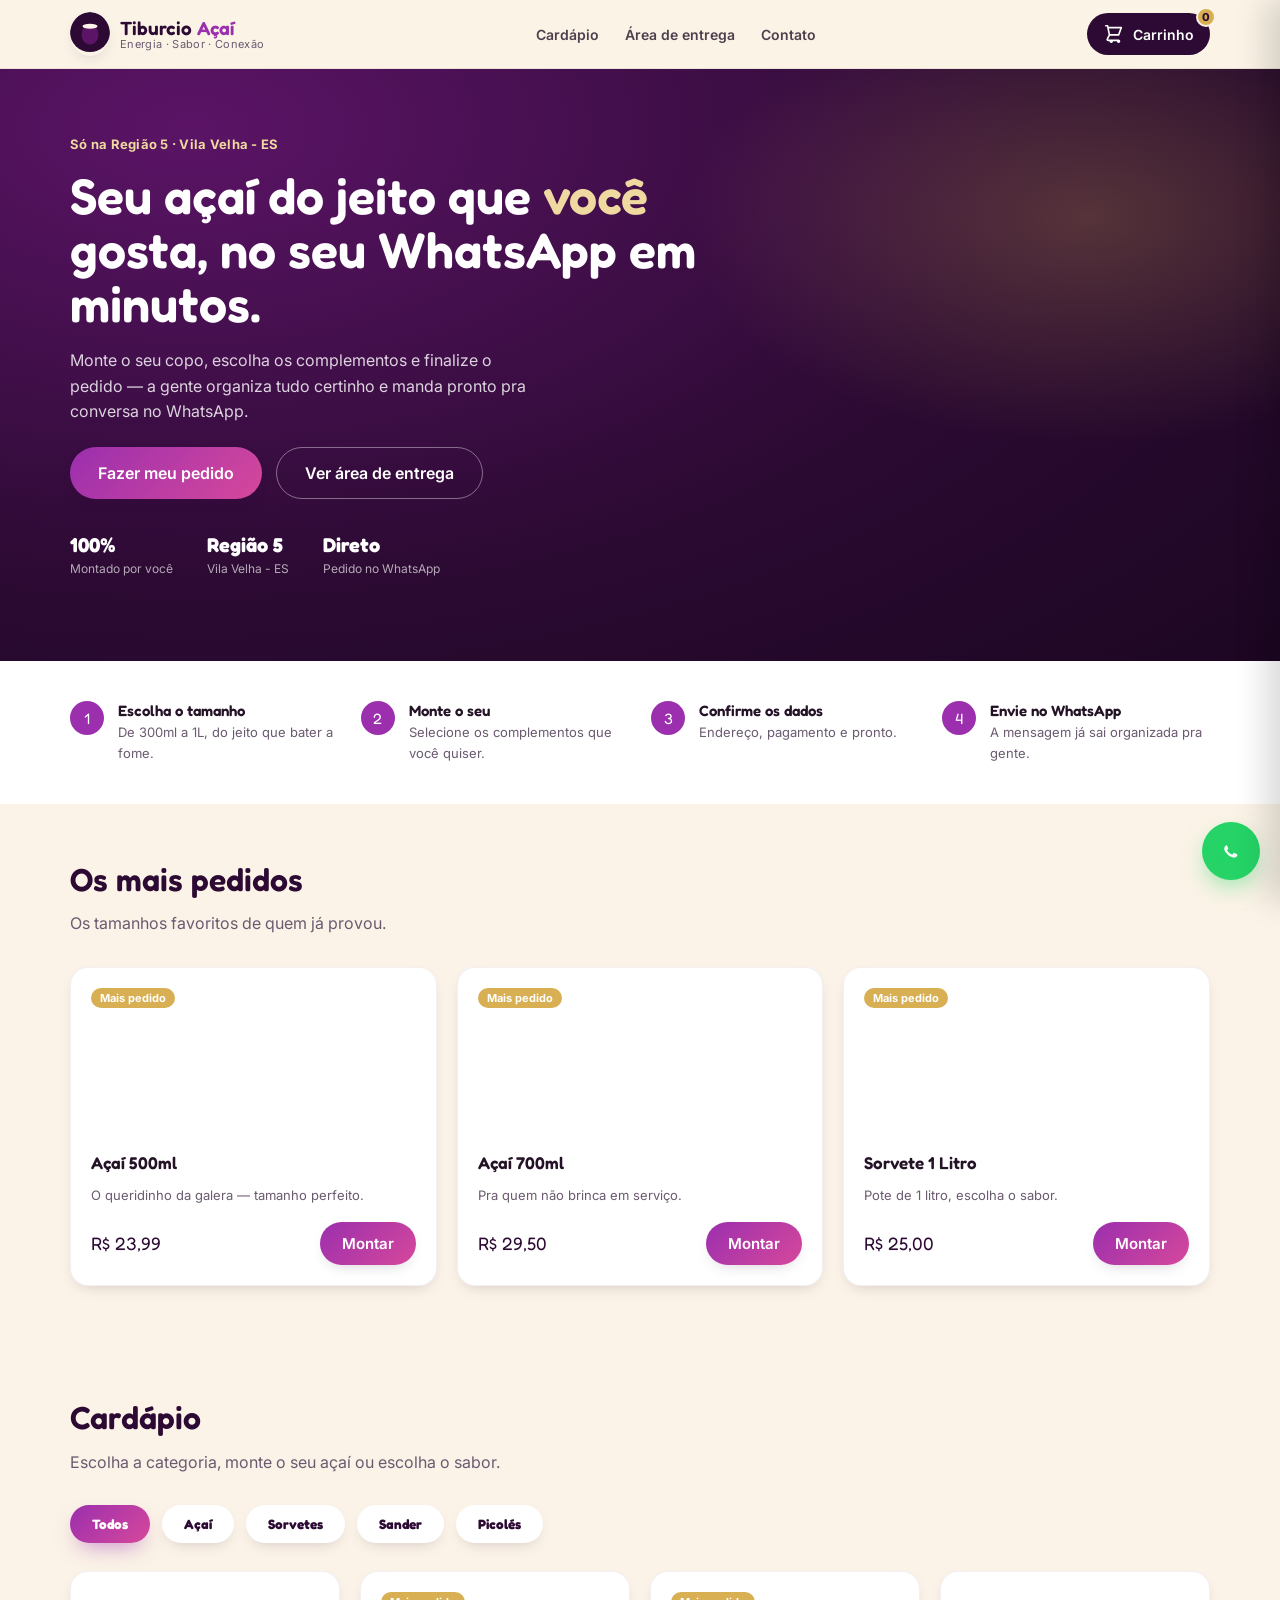
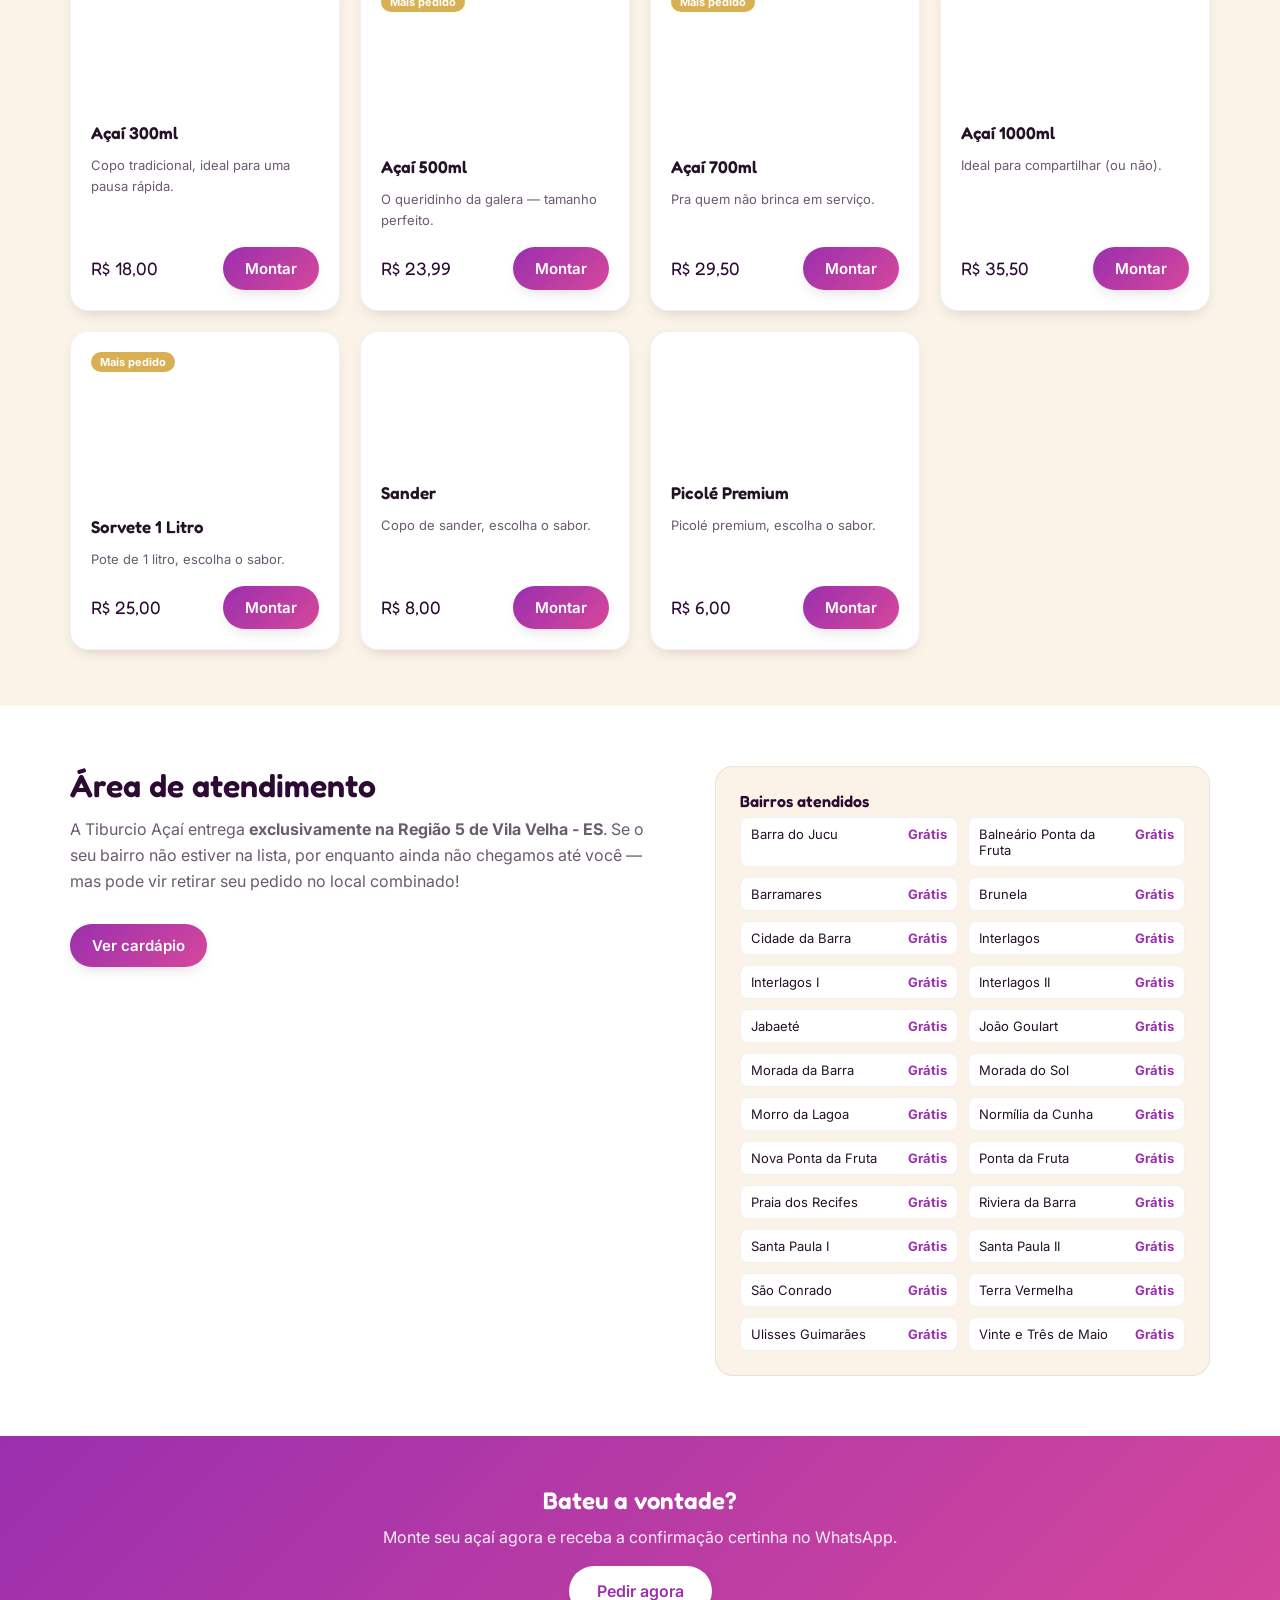
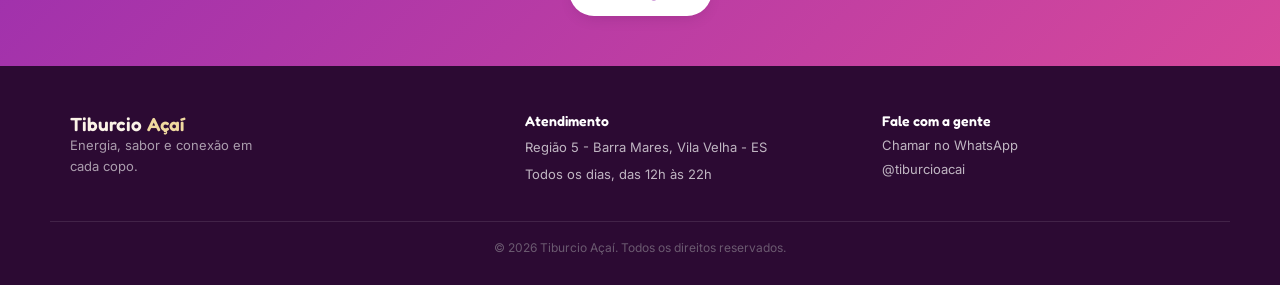
==== index.html @ baa24499 "Update hero section with background image Replaced acai bowl div with hero image div." ====
<!DOCTYPE html>
<html lang="pt-BR">
<head>
<meta charset="UTF-8" />
<meta name="viewport" content="width=device-width, initial-scale=1.0, viewport-fit=cover" />
<title>Tiburcio Açaí | Peça pelo WhatsApp — Região 5, Vila Velha</title>
<meta name="description" content="Tiburcio Açaí — monte seu açaí, escolha os complementos e finalize seu pedido direto pelo WhatsApp. Entregamos na Região 5 de Vila Velha - ES." />
<link rel="preconnect" href="https://fonts.googleapis.com">
<link rel="preconnect" href="https://fonts.gstatic.com" crossorigin>
<link href="https://fonts.googleapis.com/css2?family=Fredoka:wght@500;600;700&family=Inter:wght@400;500;600;700;800&display=swap" rel="stylesheet">
<link rel="stylesheet" href="css/style.css" />
</head>
<body>

<!-- ===================== HEADER ===================== -->
<header class="site-header" id="topo">
  <div class="wrap header-row">
    <div class="brand">
      <div class="brand-mark" aria-hidden="true">
        <svg viewBox="0 0 48 48" width="40" height="40">
          <circle cx="24" cy="24" r="24" fill="var(--roxo-escuro)"/>
          <path d="M14 27c0-7 4.5-11 10-11s10 4 10 11-4.5 12-10 12-10-5-10-12z" fill="var(--roxo)"/>
          <ellipse cx="24" cy="17" rx="9" ry="3" fill="var(--creme)"/>
        </svg>
      </div>
      <div class="brand-text">
        <span class="brand-name">Tiburcio <em>Açaí</em></span>
        <span class="brand-slogan">Energia · Sabor · Conexão</span>
      </div>
    </div>

    <nav class="main-nav" aria-label="Navegação principal">
      <a href="#cardapio">Cardápio</a>
      <a href="#area-atendimento">Área de entrega</a>
      <a href="#contato">Contato</a>
    </nav>

    <button class="cart-button" id="btnAbrirCarrinho" aria-haspopup="dialog" aria-controls="carrinhoDrawer">
      <svg width="22" height="22" viewBox="0 0 24 24" fill="none"><path d="M3 3h2l.4 2M7 13h10l3-8H5.4M7 13L5.4 5M7 13l-2.3 4.6A1 1 0 0 0 5.6 19H17M9 21a1 1 0 1 0 0-2 1 1 0 0 0 0 2Zm8 0a1 1 0 1 0 0-2 1 1 0 0 0 0 2Z" stroke="currentColor" stroke-width="1.8" stroke-linecap="round" stroke-linejoin="round"/></svg>
      <span>Carrinho</span>
      <span class="cart-badge" id="cartBadge">0</span>
    </button>
  </div>
</header>

<!-- ===================== HERO ===================== -->
<section class="hero">
  <div class="hero-glow" aria-hidden="true"></div>
  <div class="wrap hero-inner">
    <div class="hero-copy">
      <p class="hero-eyebrow">Só na Região 5 · Vila Velha - ES</p>
      <h1>Seu açaí do jeito que <em>você</em> gosta, no seu WhatsApp em minutos.</h1>
      <p class="hero-desc">Monte o seu copo, escolha os complementos e finalize o pedido — a gente organiza tudo certinho e manda pronto pra conversa no WhatsApp.</p>
      <div class="hero-actions">
        <a href="#cardapio" class="btn btn-primary btn-lg">Fazer meu pedido</a>
        <a href="#area-atendimento" class="btn btn-ghost btn-lg">Ver área de entrega</a>
      </div>
      <div class="hero-stats">
        <div><strong>100%</strong><span>Montado por você</span></div>
        <div><strong>Região 5</strong><span>Vila Velha - ES</span></div>
        <div><strong>Direto</strong><span>Pedido no WhatsApp</span></div>
      </div>
    </div>
    <div class="hero-visual" aria-hidden="true">
      <div class="hero-foto" style="background-image:url('assets/hero-acai.jpg')"></div>
    </div>
  </div>
</section>

<!-- ===================== COMO FUNCIONA ===================== -->
<section class="como-funciona">
  <div class="wrap steps-row">
    <div class="step"><span class="step-n">1</span><div><h3>Escolha o tamanho</h3><p>De 300ml a 1L, do jeito que bater a fome.</p></div></div>
    <div class="step"><span class="step-n">2</span><div><h3>Monte o seu</h3><p>Selecione os complementos que você quiser.</p></div></div>
    <div class="step"><span class="step-n">3</span><div><h3>Confirme os dados</h3><p>Endereço, pagamento e pronto.</p></div></div>
    <div class="step"><span class="step-n">4</span><div><h3>Envie no WhatsApp</h3><p>A mensagem já sai organizada pra gente.</p></div></div>
  </div>
</section>

<!-- ===================== PRODUTOS EM DESTAQUE ===================== -->
<section class="destaques">
  <div class="wrap">
    <h2>Os mais pedidos</h2>
    <p class="section-sub">Os tamanhos favoritos de quem já provou.</p>
    <div class="destaque-grid" id="destaqueGrid"></div>
  </div>
</section>

<!-- ===================== CARDÁPIO ===================== -->
<section class="cardapio" id="cardapio">
  <div class="wrap">
    <h2>Cardápio</h2>
    <p class="section-sub">Escolha a categoria, monte o seu açaí ou escolha o sabor.</p>
    <nav class="cardapio-abas" id="cardapioAbas"></nav>
    <div class="cardapio-grid" id="cardapioGrid"></div>
  </div>
</section>

<!-- ===================== ÁREA DE ATENDIMENTO ===================== -->
<section class="area-atendimento" id="area-atendimento">
  <div class="wrap area-inner">
    <div>
      <h2>Área de atendimento</h2>
      <p class="section-sub">
        A Tiburcio Açaí entrega <strong>exclusivamente na Região 5 de Vila Velha - ES</strong>.
        Se o seu bairro não estiver na lista, por enquanto ainda não chegamos até você — mas
        pode vir retirar seu pedido no local combinado!
      </p>
      <a href="#cardapio" class="btn btn-primary">Ver cardápio</a>
    </div>
    <div class="bairros-card">
      <h3>Bairros atendidos</h3>
      <ul id="listaBairros" class="bairros-list"></ul>
    </div>
  </div>
</section>

<!-- ===================== CTA FINAL ===================== -->
<section class="cta-final">
  <div class="wrap cta-final-inner">
    <h2>Bateu a vontade?</h2>
    <p>Monte seu açaí agora e receba a confirmação certinha no WhatsApp.</p>
    <a href="#cardapio" class="btn btn-primary btn-lg">Pedir agora</a>
  </div>
</section>

<!-- ===================== FOOTER ===================== -->
<footer class="site-footer" id="contato">
  <div class="wrap footer-inner">
    <div class="footer-brand">
      <span class="brand-name light">Tiburcio <em>Açaí</em></span>
      <p>Energia, sabor e conexão em cada copo.</p>
    </div>
    <div class="footer-col">
      <h4>Atendimento</h4>
      <p id="footerRegiao">Região 5 — Vila Velha, ES</p>
      <p id="footerHorario">Todos os dias, das 12h às 22h</p>
    </div>
    <div class="footer-col">
      <h4>Fale com a gente</h4>
      <a id="footerWhatsLink" href="#" target="_blank" rel="noopener">Chamar no WhatsApp</a>
      <p id="footerInsta">@tiburcioacai</p>
    </div>
  </div>
  <div class="wrap footer-bottom">
    <p>© <span id="anoAtual"></span> Tiburcio Açaí. Todos os direitos reservados.</p>
  </div>
</footer>

<!-- ===================== BOTÃO FLUTUANTE WHATSAPP ===================== -->
<a id="whatsFloat" class="whats-float" href="#" target="_blank" rel="noopener" aria-label="Chamar no WhatsApp">
  <svg width="28" height="28" viewBox="0 0 32 32" fill="none"><path d="M16 3C9 3 3.2 8.7 3.2 15.7c0 2.5.7 4.8 1.9 6.8L3 29l6.7-2c1.9 1.1 4.1 1.7 6.3 1.7 7 0 12.8-5.7 12.8-12.7C28.8 8.7 23 3 16 3Z" fill="#25D366"/><path d="M12.2 10.4c-.3-.7-.6-.7-.9-.7h-.7c-.3 0-.7.1-1 .5-.3.4-1.3 1.3-1.3 3.1 0 1.8 1.3 3.6 1.5 3.8.2.3 2.6 4 6.3 5.4 3.1 1.2 3.7 1 4.4.9.7-.1 2.2-.9 2.5-1.7.3-.9.3-1.6.2-1.8-.1-.2-.4-.3-.8-.5-.4-.2-2.2-1.1-2.6-1.2-.3-.1-.6-.2-.9.2-.3.4-1 1.2-1.2 1.5-.2.3-.4.3-.8.1-.4-.2-1.6-.6-3.1-1.9-1.1-1-1.9-2.3-2.1-2.7-.2-.4 0-.6.2-.8.2-.2.4-.4.5-.7.2-.2.2-.4.3-.6.1-.2 0-.5 0-.7-.1-.2-.9-2.3-1.3-3.2Z" fill="#fff"/></svg>
</a>

<!-- ===================== MODAL: MONTAR PRODUTO ===================== -->
<div class="modal-overlay" id="produtoModalOverlay">
  <div class="modal produto-modal" role="dialog" aria-modal="true" aria-labelledby="produtoModalTitulo">
    <button class="modal-close" id="fecharProdutoModal" aria-label="Fechar">&times;</button>
    <h3 id="produtoModalTitulo"></h3>
    <p id="produtoModalDesc" class="modal-sub"></p>
    <p class="complemento-info" id="complementoInfoBox"></p>
    <div id="modalCorpoDinamico"></div>

    <div class="qtd-row">
      <label for="qtdProduto">Quantidade</label>
      <div class="qtd-control">
        <button type="button" id="qtdMenos" aria-label="Diminuir">−</button>
        <span id="qtdValor">1</span>
        <button type="button" id="qtdMais" aria-label="Aumentar">+</button>
      </div>
    </div>

    <div class="modal-footer">
      <span class="modal-total">Total: <strong id="produtoModalTotal">R$ 0,00</strong></span>
      <button class="btn btn-primary" id="addAoCarrinho">Adicionar ao carrinho</button>
    </div>
  </div>
</div>

<!-- ===================== CARRINHO (DRAWER) ===================== -->
<div class="drawer-overlay" id="drawerOverlay"></div>
<aside class="carrinho-drawer" id="carrinhoDrawer" role="dialog" aria-modal="true" aria-labelledby="carrinhoTitulo">
  <div class="drawer-head">
    <h3 id="carrinhoTitulo">Seu carrinho</h3>
    <button class="modal-close" id="fecharCarrinho" aria-label="Fechar carrinho">&times;</button>
  </div>

  <div class="drawer-body" id="carrinhoItens">
    <p class="carrinho-vazio" id="carrinhoVazioMsg">Seu carrinho está vazio. Que tal um açaí agora?</p>
  </div>

  <div class="drawer-footer">
    <div class="linha-valor"><span>Subtotal</span><strong id="carrinhoSubtotal">R$ 0,00</strong></div>
    <div class="linha-valor"><span>Taxa de entrega</span><strong id="carrinhoTaxa">—</strong></div>
    <div class="linha-valor total"><span>Total</span><strong id="carrinhoTotal">R$ 0,00</strong></div>
    <button class="btn btn-primary btn-block" id="btnIrCheckout" disabled>Continuar para os dados</button>
  </div>
</aside>

<!-- ===================== MODAL: CHECKOUT ===================== -->
<div class="modal-overlay" id="checkoutModalOverlay">
  <div class="modal checkout-modal" role="dialog" aria-modal="true" aria-labelledby="checkoutTitulo">
    <button class="modal-close" id="fecharCheckout" aria-label="Fechar">&times;</button>
    <h3 id="checkoutTitulo">Finalizar pedido</h3>

    <form id="checkoutForm" novalidate>

      <div class="campo-toggle">
        <button type="button" class="toggle-btn active" data-tipo="entrega" id="btnEntrega">Entrega</button>
        <button type="button" class="toggle-btn" data-tipo="retirada" id="btnRetirada">Retirada</button>
      </div>

      <div class="form-grid">
        <label class="campo">
          <span>Nome</span>
          <input type="text" id="campoNome" required autocomplete="name" />
        </label>
        <label class="campo">
          <span>Telefone</span>
          <input type="tel" id="campoTelefone" required autocomplete="tel" placeholder="(27) 9XXXX-XXXX" />
        </label>
      </div>

      <div id="blocoEndereco">
        <div class="form-grid">
          <label class="campo campo-bairro">
            <span>Bairro</span>
            <select id="campoBairro" required>
              <option value="">Selecione seu bairro</option>
            </select>
          </label>
        </div>
        <p class="info-entrega">Região 5: entrega grátis. Regiões próximas (Itaparica/Jockey): R$ 4,00. Demais regiões: R$ 8,00.</p>
        <div class="form-grid" id="blocoOutroBairro" hidden>
          <label class="campo campo-grow">
            <span>Nome do seu bairro</span>
            <input type="text" id="campoOutroBairroTexto" placeholder="Digite o nome do seu bairro" />
          </label>
        </div>
        <div class="form-grid">
          <label class="campo campo-grow">
            <span>Endereço</span>
            <input type="text" id="campoEndereco" placeholder="Rua / Avenida" />
          </label>
          <label class="campo campo-small">
            <span>Número</span>
            <input type="text" id="campoNumero" inputmode="numeric" />
          </label>
        </div>
        <div class="form-grid">
          <label class="campo">
            <span>Complemento</span>
            <input type="text" id="campoComplementoEndereco" placeholder="Apto, bloco, casa..." />
          </label>
          <label class="campo">
            <span>Ponto de referência</span>
            <input type="text" id="campoReferencia" placeholder="Perto de..." />
          </label>
        </div>
      </div>

      <div class="campo">
        <span>Forma de pagamento</span>
        <div class="pagamento-opcoes" id="pagamentoOpcoes"></div>
      </div>

      <label class="campo" id="blocoTroco" hidden>
        <span>Precisa de troco para quanto?</span>
        <input type="text" id="campoTroco" inputmode="decimal" placeholder="Ex: R$ 50,00" />
      </label>

      <div class="resumo-pedido">
        <h4>Resumo do pedido</h4>
        <div id="resumoItens"></div>
        <div class="linha-valor"><span>Subtotal</span><strong id="resumoSubtotal">R$ 0,00</strong></div>
        <div class="linha-valor"><span>Taxa de entrega</span><strong id="resumoTaxa">R$ 0,00</strong></div>
        <div class="linha-valor total"><span>Total</span><strong id="resumoTotal">R$ 0,00</strong></div>
      </div>

      <button type="submit" class="btn btn-whats btn-block" id="btnFinalizarWhats">
        <svg width="20" height="20" viewBox="0 0 32 32" fill="none"><path d="M16 3C9 3 3.2 8.7 3.2 15.7c0 2.5.7 4.8 1.9 6.8L3 29l6.7-2c1.9 1.1 4.1 1.7 6.3 1.7 7 0 12.8-5.7 12.8-12.7C28.8 8.7 23 3 16 3Z" fill="#fff"/><path d="M12.2 10.4c-.3-.7-.6-.7-.9-.7h-.7c-.3 0-.7.1-1 .5-.3.4-1.3 1.3-1.3 3.1 0 1.8 1.3 3.6 1.5 3.8.2.3 2.6 4 6.3 5.4 3.1 1.2 3.7 1 4.4.9.7-.1 2.2-.9 2.5-1.7.3-.9.3-1.6.2-1.8-.1-.2-.4-.3-.8-.5-.4-.2-2.2-1.1-2.6-1.2-.3-.1-.6-.2-.9.2-.3.4-1 1.2-1.2 1.5-.2.3-.4.3-.8.1-.4-.2-1.6-.6-3.1-1.9-1.1-1-1.9-2.3-2.1-2.7-.2-.4 0-.6.2-.8.2-.2.4-.4.5-.7.2-.2.2-.4.3-.6.1-.2 0-.5 0-.7-.1-.2-.9-2.3-1.3-3.2Z" fill="#25D366"/></svg>
        Finalizar pedido pelo WhatsApp
      </button>
    </form>
  </div>
</div>

<!-- ===================== TOAST ===================== -->
<div class="toast" id="toast"></div>

<script src="js/config.js"></script>
<script src="js/app.js"></script>
</body>
</html>
---- css/style.css ----
/* ============================================================
   TIBURCIO AÇAÍ — DESIGN TOKENS
   Paleta extraída da logo: roxo profundo de fundo, anel dourado,
   "AÇAÍ" em degradê rosa/roxo vibrante, creme do açaí no copo.
   ============================================================ */
:root{
  --roxo-escuro: #2C0A33;
  --roxo: #5B1466;
  --roxo-vivo: #9B2FAE;
  --rosa: #D6489B;
  --dourado: #D8AF52;
  --dourado-claro: #F0D9A0;
  --creme: #FBF3E7;
  --branco: #FFFFFF;
  --texto: #241226;
  --texto-suave: #6b5a70;
  --verde-whats: #25D366;

  --fonte-display: 'Fredoka', system-ui, sans-serif;
  --fonte-texto: 'Inter', system-ui, sans-serif;

  --raio: 18px;
  --raio-pequeno: 10px;
  --sombra: 0 12px 30px -12px rgba(44, 10, 51, 0.35);
  --sombra-leve: 0 6px 16px -8px rgba(44, 10, 51, 0.25);
}

*{ box-sizing: border-box; }
html{ scroll-behavior: smooth; }
body{
  margin:0;
  font-family: var(--fonte-texto);
  color: var(--texto);
  background: var(--creme);
  -webkit-font-smoothing: antialiased;
}
img{ max-width:100%; display:block; }
h1,h2,h3,h4{ font-family: var(--fonte-display); margin:0 0 .4em; font-weight:600; }
p{ margin:0 0 1em; color: var(--texto-suave); line-height:1.6; }
a{ color:inherit; text-decoration:none; }
button{ font-family: inherit; cursor:pointer; }
.wrap{ max-width:1180px; margin:0 auto; padding:0 20px; }

/* ---------- Botões ---------- */
.btn{
  display:inline-flex; align-items:center; justify-content:center; gap:.5em;
  padding: 12px 22px; border-radius: 999px; border:none;
  font-weight:600; font-size:15px; transition: transform .15s ease, box-shadow .15s ease;
}
.btn:active{ transform: scale(.97); }
.btn-primary{
  background: linear-gradient(135deg, var(--roxo-vivo), var(--rosa));
  color:#fff; box-shadow: var(--sombra-leve);
}
.btn-primary:hover{ box-shadow: 0 10px 22px -8px rgba(155,47,174,.55); }
.btn-ghost{
  background: transparent; color: var(--roxo-escuro); border: 1.5px solid rgba(44,10,51,.25);
}
.btn-ghost:hover{ border-color: var(--roxo-vivo); color: var(--roxo-vivo); }
.btn-lg{ padding: 15px 28px; font-size:16px; }
.btn-block{ width:100%; }
.btn-whats{
  background: var(--verde-whats); color:#fff;
}
.btn-whats:hover{ filter:brightness(1.05); }
.btn:disabled{ opacity:.45; cursor:not-allowed; }

/* ============================================================
   HEADER
   ============================================================ */
.site-header{
  position: sticky; top:0; z-index: 40;
  background: rgba(251, 243, 231, 0.92);
  backdrop-filter: blur(8px);
  border-bottom: 1px solid rgba(44,10,51,.08);
}
.header-row{
  display:flex; align-items:center; justify-content:space-between;
  padding: 12px 20px; gap: 16px;
}
.brand{ display:flex; align-items:center; gap:10px; }
.brand-mark{ flex:none; border-radius:50%; overflow:hidden; box-shadow: var(--sombra-leve); }
.brand-text{ display:flex; flex-direction:column; line-height:1.1; }
.brand-name{ font-family: var(--fonte-display); font-size:19px; font-weight:600; color: var(--roxo-escuro); }
.brand-name em{ font-style:normal; color: var(--roxo-vivo); }
.brand-name.light{ color:var(--creme); }
.brand-name.light em{ color: var(--dourado-claro); }
.brand-slogan{ font-size:11px; letter-spacing:.03em; color: var(--texto-suave); }

.main-nav{ display:flex; gap:26px; }
.main-nav a{ font-weight:600; font-size:14px; color: var(--texto); opacity:.8; }
.main-nav a:hover{ opacity:1; color: var(--roxo-vivo); }

.cart-button{
  position:relative; display:flex; align-items:center; gap:8px;
  background: var(--roxo-escuro); color:#fff; border:none;
  padding:10px 16px; border-radius: 999px; font-weight:600; font-size:14px;
}
.cart-badge{
  position:absolute; top:-6px; right:-6px;
  background: var(--dourado); color: var(--roxo-escuro);
  font-size:11px; font-weight:800; min-width:20px; height:20px;
  border-radius:50%; display:flex; align-items:center; justify-content:center;
  border: 2px solid var(--creme);
}

/* ============================================================
   HERO
   ============================================================ */
.hero{
  position:relative; overflow:hidden;
  background: radial-gradient(120% 140% at 15% 10%, var(--roxo) 0%, var(--roxo-escuro) 55%, #1a0620 100%);
  color:#fff;
  padding: 64px 0 84px;
}
.hero-glow{
  position:absolute; inset:0;
  background: radial-gradient(45% 55% at 85% 25%, rgba(216,175,82,.25), transparent 70%);
  pointer-events:none;
}
.hero-inner{
  position:relative; display:grid; grid-template-columns: 1.15fr .85fr; gap:40px; align-items:center;
}
.hero-eyebrow{
  display:inline-block; font-weight:700; font-size:13px; letter-spacing:.02em;
  color: var(--dourado-claro); margin-bottom:14px;
}
.hero h1{
  font-size: clamp(32px, 4.2vw, 50px); line-height:1.08; color:#fff; margin-bottom:.35em;
}
.hero h1 em{ font-style:normal; color: var(--dourado-claro); }
.hero-desc{ color: rgba(255,255,255,.82); font-size:16px; max-width:46ch; }
.hero-actions{ display:flex; flex-wrap:wrap; gap:14px; margin: 22px 0 34px; }
.hero .btn-ghost{ color:#fff; border-color: rgba(255,255,255,.4); }
.hero .btn-ghost:hover{ border-color: var(--dourado-claro); color: var(--dourado-claro); }
.hero-stats{ display:flex; gap:34px; flex-wrap:wrap; }
.hero-stats strong{ display:block; font-family: var(--fonte-display); font-size:20px; color:#fff; }
.hero-stats span{ font-size:12px; color: rgba(255,255,255,.65); }

.hero-visual{ display:flex; justify-content:center; }
.acai-bowl{ position:relative; width: 260px; height: 260px; }
.bowl-cream{
  position:absolute; inset:0; border-radius:50%;
  background: radial-gradient(circle at 35% 30%, var(--dourado-claro), var(--roxo-vivo) 60%, var(--roxo-escuro) 100%);
  border: 6px solid rgba(255,255,255,.15);
  box-shadow: var(--sombra);
}
.bowl-berry{ position:absolute; width:46px; height:40px; border-radius:50%; background: var(--roxo-escuro); border:2px solid var(--rosa); }
.b1{ top:14%; left:30%; } .b2{ top:8%; left:48%; } .b3{ top:16%; left:60%; }
.bowl-leaf{ position:absolute; top:-6%; left:44%; width:34px; height:60px; background: #4c8a3f; border-radius: 0 100% 0 100%; transform: rotate(20deg); }

/* ============================================================
   COMO FUNCIONA
   ============================================================ */
.como-funciona{ background: var(--branco); padding: 40px 0; }
.steps-row{ display:grid; grid-template-columns: repeat(4,1fr); gap:22px; }
.step{ display:flex; gap:14px; align-items:flex-start; }
.step-n{
  flex:none; width:34px; height:34px; border-radius:50%;
  background: var(--roxo-vivo); color:#fff; font-family: var(--fonte-display);
  display:flex; align-items:center; justify-content:center; font-size:15px;
}
.step h3{ font-size:15px; margin-bottom:2px; }
.step p{ font-size:13px; margin:0; }

/* ============================================================
   SEÇÕES GERAIS
   ============================================================ */
.destaques, .cardapio{ padding: 56px 0; }
.destaques h2, .cardapio h2, .area-atendimento h2{ font-size: clamp(24px,3vw,32px); color: var(--roxo-escuro); }
.section-sub{ max-width: 58ch; margin-bottom: 30px; }

/* Cards de produto (destaque) */
.destaque-grid{ display:grid; grid-template-columns: repeat(auto-fit, minmax(230px,1fr)); gap:20px; }
.produto-card{
  background: var(--branco); border-radius: var(--raio); padding: 20px;
  box-shadow: var(--sombra-leve); border: 1px solid rgba(44,10,51,.06);
  display:flex; flex-direction:column; gap:10px; transition: transform .18s ease, box-shadow .18s ease;
}
.produto-card:hover{ transform: translateY(-4px); box-shadow: var(--sombra); }
.produto-thumb{
  height: 120px; border-radius: var(--raio-pequeno);
  background: radial-gradient(circle at 30% 30%, var(--dourado-claro), var(--roxo-vivo) 55%, var(--roxo-escuro));
  background-size: cover; background-position: center;
}
.produto-card h3{ font-size:17px; margin-bottom:2px; }
.produto-card p{ font-size:13px; margin-bottom:6px; }
.produto-footer{ display:flex; align-items:center; justify-content:space-between; margin-top:auto; }
.produto-preco{ font-family: var(--fonte-display); color: var(--roxo-escuro); font-size:18px; }
.badge{
  display:inline-block; font-size:11px; font-weight:700; color:#fff;
  background: var(--dourado); padding:3px 9px; border-radius:999px; margin-bottom:4px; width:fit-content;
}

/* Abas de categoria do cardápio */
.cardapio-abas{ display:flex; flex-wrap:wrap; gap:12px; margin-bottom: 28px; }
.aba-cat{
  border: none; background:#fff; color: var(--roxo-escuro);
  padding: 11px 22px; border-radius:999px; font-weight:700; font-size:13.5px;
  font-family: var(--fonte-display);
  box-shadow: var(--sombra-leve);
  transition: transform .15s ease, box-shadow .15s ease, background .15s ease, color .15s ease;
}
.aba-cat:hover{ transform: translateY(-2px); box-shadow: var(--sombra); }
.aba-cat.active{
  background: linear-gradient(135deg, var(--roxo-vivo), var(--rosa));
  color:#fff; box-shadow: 0 10px 22px -8px rgba(155,47,174,.55);
}

/* Grade do cardápio (por categoria) */
.cardapio-grid{ display:grid; grid-template-columns: repeat(auto-fit, minmax(240px,1fr)); gap:20px; }

/* ============================================================
   ÁREA DE ATENDIMENTO
   ============================================================ */
.area-atendimento{ background: var(--branco); padding: 60px 0; }
.area-inner{ display:grid; grid-template-columns: 1.1fr .9fr; gap: 40px; align-items:start; }
.bairros-card{
  background: var(--creme); border-radius: var(--raio); padding: 24px;
  border: 1px solid rgba(44,10,51,.08);
}
.bairros-card h3{ font-size:16px; color: var(--roxo-escuro); }
.bairros-list{ list-style:none; margin:0; padding:0; display:grid; grid-template-columns: 1fr 1fr; gap:10px; }
.bairros-list li{
  font-size:13px; display:flex; justify-content:space-between; gap:6px;
  background: var(--branco); padding:8px 10px; border-radius:8px; border:1px solid rgba(44,10,51,.06);
}
.bairros-list li span.taxa{ color: var(--roxo-vivo); font-weight:700; }

/* ============================================================
   CTA FINAL
   ============================================================ */
.cta-final{
  background: linear-gradient(135deg, var(--roxo-vivo), var(--rosa));
  color:#fff; padding: 50px 0; text-align:center;
}
.cta-final h2{ color:#fff; }
.cta-final p{ color: rgba(255,255,255,.9); }
.cta-final .btn-primary{ background:#fff; color: var(--roxo-vivo); }

/* ============================================================
   FOOTER
   ============================================================ */
.site-footer{ background: var(--roxo-escuro); color: rgba(255,255,255,.75); padding: 46px 0 0; }
.footer-inner{ display:grid; grid-template-columns: 1.3fr 1fr 1fr; gap: 28px; padding-bottom: 30px; }
.footer-brand p{ color: rgba(255,255,255,.6); font-size:13px; max-width:26ch; }
.footer-col h4{ color:#fff; font-family: var(--fonte-display); font-size:14px; margin-bottom:8px; }
.footer-col p, .footer-col a{ font-size:13px; color: rgba(255,255,255,.7); display:block; margin-bottom:6px; }
.footer-col a:hover{ color: var(--dourado-claro); }
.footer-bottom{ border-top:1px solid rgba(255,255,255,.1); padding:16px 20px; text-align:center; font-size:12px; color: rgba(255,255,255,.5); }

/* ============================================================
   BOTÃO FLUTUANTE WHATSAPP
   ============================================================ */
.whats-float{
  position:fixed; right:20px; bottom:20px; z-index:50;
  width:58px; height:58px; border-radius:50%;
  background: var(--verde-whats); display:flex; align-items:center; justify-content:center;
  box-shadow: 0 10px 24px -6px rgba(37,211,102,.55);
  transition: transform .15s ease;
}
.whats-float:hover{ transform: scale(1.06); }

/* ============================================================
   MODAIS
   ============================================================ */
.modal-overlay{
  position:fixed; inset:0; background: rgba(36,18,38,.55);
  display:none; align-items:flex-end; justify-content:center; z-index:80; padding: 0;
}
.modal-overlay.aberto{ display:flex; }
.modal{
  background:#fff; width:100%; max-width:560px; max-height:92vh; overflow-y:auto;
  border-radius: 22px 22px 0 0; padding: 26px 22px 22px; position:relative;
  animation: slideUp .22s ease;
}
@media(min-width:640px){
  .modal-overlay{ align-items:center; }
  .modal{ border-radius: var(--raio); }
}
@keyframes slideUp{ from{ transform: translateY(30px); opacity:0;} to{ transform:none; opacity:1;} }
.modal-close{
  position:absolute; top:14px; right:14px; width:32px; height:32px; border-radius:50%;
  border:none; background: var(--creme); font-size:20px; line-height:1; color: var(--texto);
}
.modal-sub{ font-size:13px; margin-bottom:6px; }
.complemento-info{ font-size:12.5px; background: var(--creme); padding:8px 12px; border-radius:10px; margin-bottom:14px; }

.complementos-grid{ display:grid; grid-template-columns: repeat(auto-fill, minmax(150px,1fr)); gap:10px; margin-bottom: 18px; }
.complemento-item{
  display:flex; align-items:center; justify-content:space-between; gap:8px;
  border: none; background: var(--creme); border-radius: 14px; padding: 12px 14px;
  font-size: 13px; font-weight:600; cursor:pointer;
  box-shadow: 0 3px 10px -4px rgba(44,10,51,.16);
  transition: transform .15s ease, box-shadow .15s ease, background .15s ease;
}
.complemento-item:hover{ transform: translateY(-2px); box-shadow: 0 8px 16px -6px rgba(44,10,51,.26); }
.complemento-item.selecionado{
  background: linear-gradient(135deg, var(--roxo-vivo), var(--rosa)); color:#fff;
  box-shadow: 0 10px 20px -8px rgba(155,47,174,.5);
}
.complemento-item .preco-extra{
  font-size:11px; color: var(--texto-suave); background: rgba(255,255,255,.6);
  padding: 2px 8px; border-radius:999px;
}
.complemento-item.selecionado .preco-extra{ color:#fff; background: rgba(255,255,255,.25); font-weight:700; }

.grupo-titulo{
  font-size: 14px; font-family: var(--fonte-display); font-weight:600;
  color: var(--roxo-escuro); margin: 20px 0 10px;
  padding-bottom: 6px; border-bottom: 2px solid var(--creme);
}
.grupo-titulo:first-child{ margin-top:0; }
.grupo-titulo.brinde-titulo{ color: #a3760f; border-bottom-color: #F0D9A0; }

.sabores-grid{ display:grid; grid-template-columns: repeat(auto-fill, minmax(150px,1fr)); gap:12px; margin-bottom: 16px; }
.sabor-item{
  position: relative;
  border: none; background: var(--creme); color: var(--texto);
  padding: 14px 14px 14px 42px; border-radius:14px; font-size:13.5px; font-weight:700; text-align:left;
  box-shadow: 0 3px 10px -4px rgba(44,10,51,.18);
  transition: transform .15s ease, box-shadow .15s ease, background .15s ease, color .15s ease;
}
.sabor-item::before{
  content: "🍨"; position:absolute; left:14px; top:50%; transform: translateY(-50%);
  font-size: 15px; filter: grayscale(1) opacity(.55);
}
.sabor-item:hover{ transform: translateY(-2px); box-shadow: 0 8px 16px -6px rgba(44,10,51,.28); }
.sabor-item.selecionado{
  background: linear-gradient(135deg, var(--roxo-vivo), var(--rosa));
  color:#fff; box-shadow: 0 10px 20px -8px rgba(155,47,174,.55);
}
.sabor-item.selecionado::before{ content: "✓"; filter:none; color:#fff; font-size:14px; }

.qtd-row{ display:flex; align-items:center; justify-content:space-between; margin-bottom: 18px; }
.qtd-control{ display:flex; align-items:center; gap:14px; }
.qtd-control button{
  width:34px; height:34px; border-radius:50%; border:1.5px solid rgba(44,10,51,.2);
  background:#fff; font-size:18px;
}
.modal-footer{ display:flex; align-items:center; justify-content:space-between; gap:14px; }
.modal-total strong{ color: var(--roxo-escuro); font-family: var(--fonte-display); }

/* ---------- Carrinho drawer ---------- */
.drawer-overlay{
  position:fixed; inset:0; background: rgba(36,18,38,.5); z-index:70; display:none;
}
.drawer-overlay.aberto{ display:block; }
.carrinho-drawer{
  position:fixed; top:0; right:0; height:100%; width: 100%; max-width: 400px;
  background:#fff; z-index:75; transform: translateX(100%); transition: transform .25s ease;
  display:flex; flex-direction:column; box-shadow: -14px 0 30px rgba(0,0,0,.15);
}
.carrinho-drawer.aberto{ transform: translateX(0); }
.drawer-head{ display:flex; align-items:center; justify-content:space-between; padding: 18px 20px; border-bottom:1px solid rgba(44,10,51,.08); }
.drawer-head h3{ margin:0; font-size:18px; }
.drawer-body{ flex:1; overflow-y:auto; padding: 12px 20px; }
.carrinho-vazio{ text-align:center; margin-top: 40px; font-size:14px; }
.item-carrinho{
  display:flex; gap:12px; padding: 14px 0; border-bottom: 1px solid rgba(44,10,51,.07);
}
.item-thumb{ flex:none; width:52px; height:52px; border-radius:10px; background: radial-gradient(circle at 30% 30%, var(--dourado-claro), var(--roxo-vivo)); }
.item-info{ flex:1; }
.item-info h4{ font-size:14px; margin:0 0 2px; font-family: var(--fonte-texto); font-weight:700; }
.item-info .item-complementos{ font-size:11.5px; color: var(--texto-suave); margin-bottom:6px; }
.item-linha{ display:flex; align-items:center; justify-content:space-between; }
.item-qtd{ display:flex; align-items:center; gap:8px; }
.item-qtd button{ width:24px; height:24px; border-radius:50%; border:1px solid rgba(44,10,51,.2); background:#fff; font-size:14px; }
.item-preco{ font-weight:700; color: var(--roxo-escuro); font-size:13px; }
.item-remover{ background:none; border:none; color:#b23; font-size:12px; text-decoration:underline; padding:0; margin-top:4px; }

.drawer-footer{ padding: 16px 20px 20px; border-top:1px solid rgba(44,10,51,.08); }
.linha-valor{ display:flex; justify-content:space-between; font-size:13.5px; margin-bottom:6px; color: var(--texto-suave); }
.linha-valor strong{ color: var(--texto); }
.linha-valor.total{ font-size:16px; margin-top:8px; }
.linha-valor.total strong{ color: var(--roxo-escuro); font-family: var(--fonte-display); }

/* ---------- Checkout ---------- */
.campo-toggle{ display:flex; gap:10px; margin-bottom:18px; }
.toggle-btn{
  flex:1; padding:10px; border-radius:12px; border:1.5px solid rgba(44,10,51,.18);
  background:#fff; font-weight:600; font-size:14px; color: var(--texto);
}
.toggle-btn.active{ background: var(--roxo-escuro); border-color: var(--roxo-escuro); color:#fff; }

.form-grid{ display:grid; grid-template-columns: 1fr 1fr; gap:12px; margin-bottom:12px; }
.campo{ display:flex; flex-direction:column; gap:5px; font-size:13px; font-weight:600; color: var(--texto); }
.campo input, .campo select{
  font-family: inherit; font-size:14px; padding:10px 12px; border-radius:10px;
  border:1.5px solid rgba(44,10,51,.18); background:#fff; color: var(--texto);
}
.campo input:focus, .campo select:focus{ outline:2px solid var(--roxo-vivo); outline-offset:1px; border-color: var(--roxo-vivo); }
.campo-grow{ grid-column: span 2; }
.campo-small{ grid-column: span 1; }
.campo-bairro{ grid-column: span 2; }
@media(max-width:480px){
  .form-grid{ grid-template-columns: 1fr; }
  .campo-grow, .campo-small, .campo-bairro{ grid-column: span 1; }
}

.fora-area-alerta{
  display:none; background:#FDEDEE; color:#8a2530; border:1px solid #f3c3c8;
  padding:10px 12px; border-radius:10px; font-size:12.5px; margin: 4px 0 14px;
}
.fora-area-alerta.mostrar{ display:block; }

.info-entrega{
  font-size:12.5px; background: var(--creme); color: var(--texto-suave);
  padding:9px 12px; border-radius:10px; margin: 4px 0 14px;
}

.pagamento-opcoes{ display:grid; grid-template-columns: repeat(2,1fr); gap:10px; margin-top:6px; }
.pagamento-opcao{
  border:1.5px solid rgba(44,10,51,.18); border-radius:12px; padding:10px 12px;
  font-size:13.5px; font-weight:600; text-align:center;
}
.pagamento-opcao.selecionada{ border-color: var(--roxo-vivo); background: rgba(155,47,174,.08); color: var(--roxo-vivo); }

.resumo-pedido{ background: var(--creme); border-radius: 14px; padding: 16px; margin: 18px 0; }
.resumo-pedido h4{ font-size:14px; margin-bottom:10px; }
.resumo-item-linha{ font-size:12.5px; display:flex; justify-content:space-between; margin-bottom:4px; color: var(--texto); }
.resumo-item-linha small{ display:block; color: var(--texto-suave); font-weight:400; }

/* ---------- Toast ---------- */
.toast{
  position:fixed; left:50%; bottom:26px; transform: translate(-50%, 20px);
  background: var(--roxo-escuro); color:#fff; padding: 12px 20px; border-radius:999px;
  font-size:13.5px; opacity:0; pointer-events:none; transition: all .25s ease; z-index:100;
  box-shadow: var(--sombra);
}
.toast.mostrar{ opacity:1; transform: translate(-50%, 0); }

/* ============================================================
   RESPONSIVO
   ============================================================ */
@media (max-width: 900px){
  .hero-inner{ grid-template-columns: 1fr; text-align:center; }
  .hero-actions, .hero-stats{ justify-content:center; }
  .hero-visual{ order:-1; }
  .acai-bowl{ width:200px; height:200px; }
  .steps-row{ grid-template-columns: 1fr 1fr; }
  .area-inner{ grid-template-columns: 1fr; }
  .footer-inner{ grid-template-columns: 1fr; }
  .main-nav{ display:none; }
}
@media (max-width: 520px){
  .steps-row{ grid-template-columns: 1fr; }
  .brand-slogan{ display:none; }
  .cart-button span:not(.cart-badge){ display:none; }
  .cart-button{ padding:10px; }
}

@media (prefers-reduced-motion: reduce){
  *{ animation-duration: .001ms !important; transition-duration: .001ms !important; scroll-behavior:auto !important; }
}
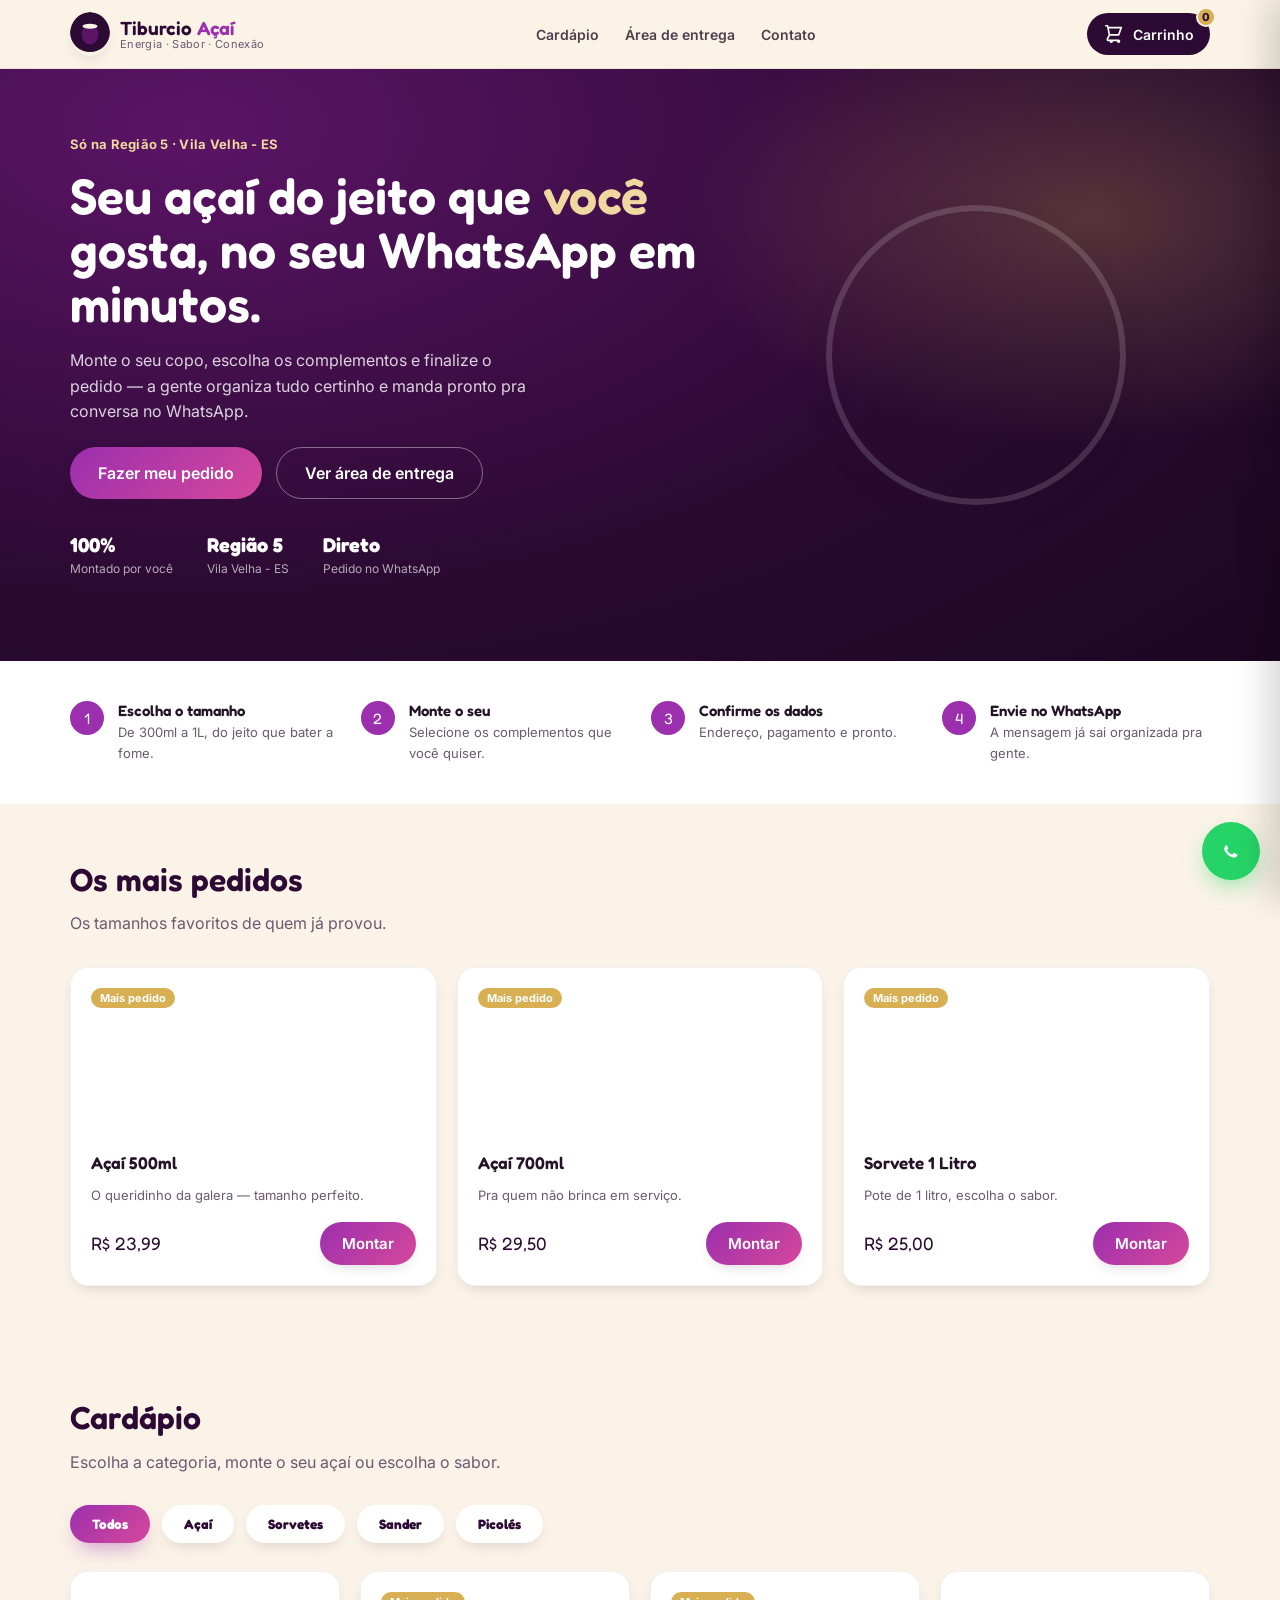
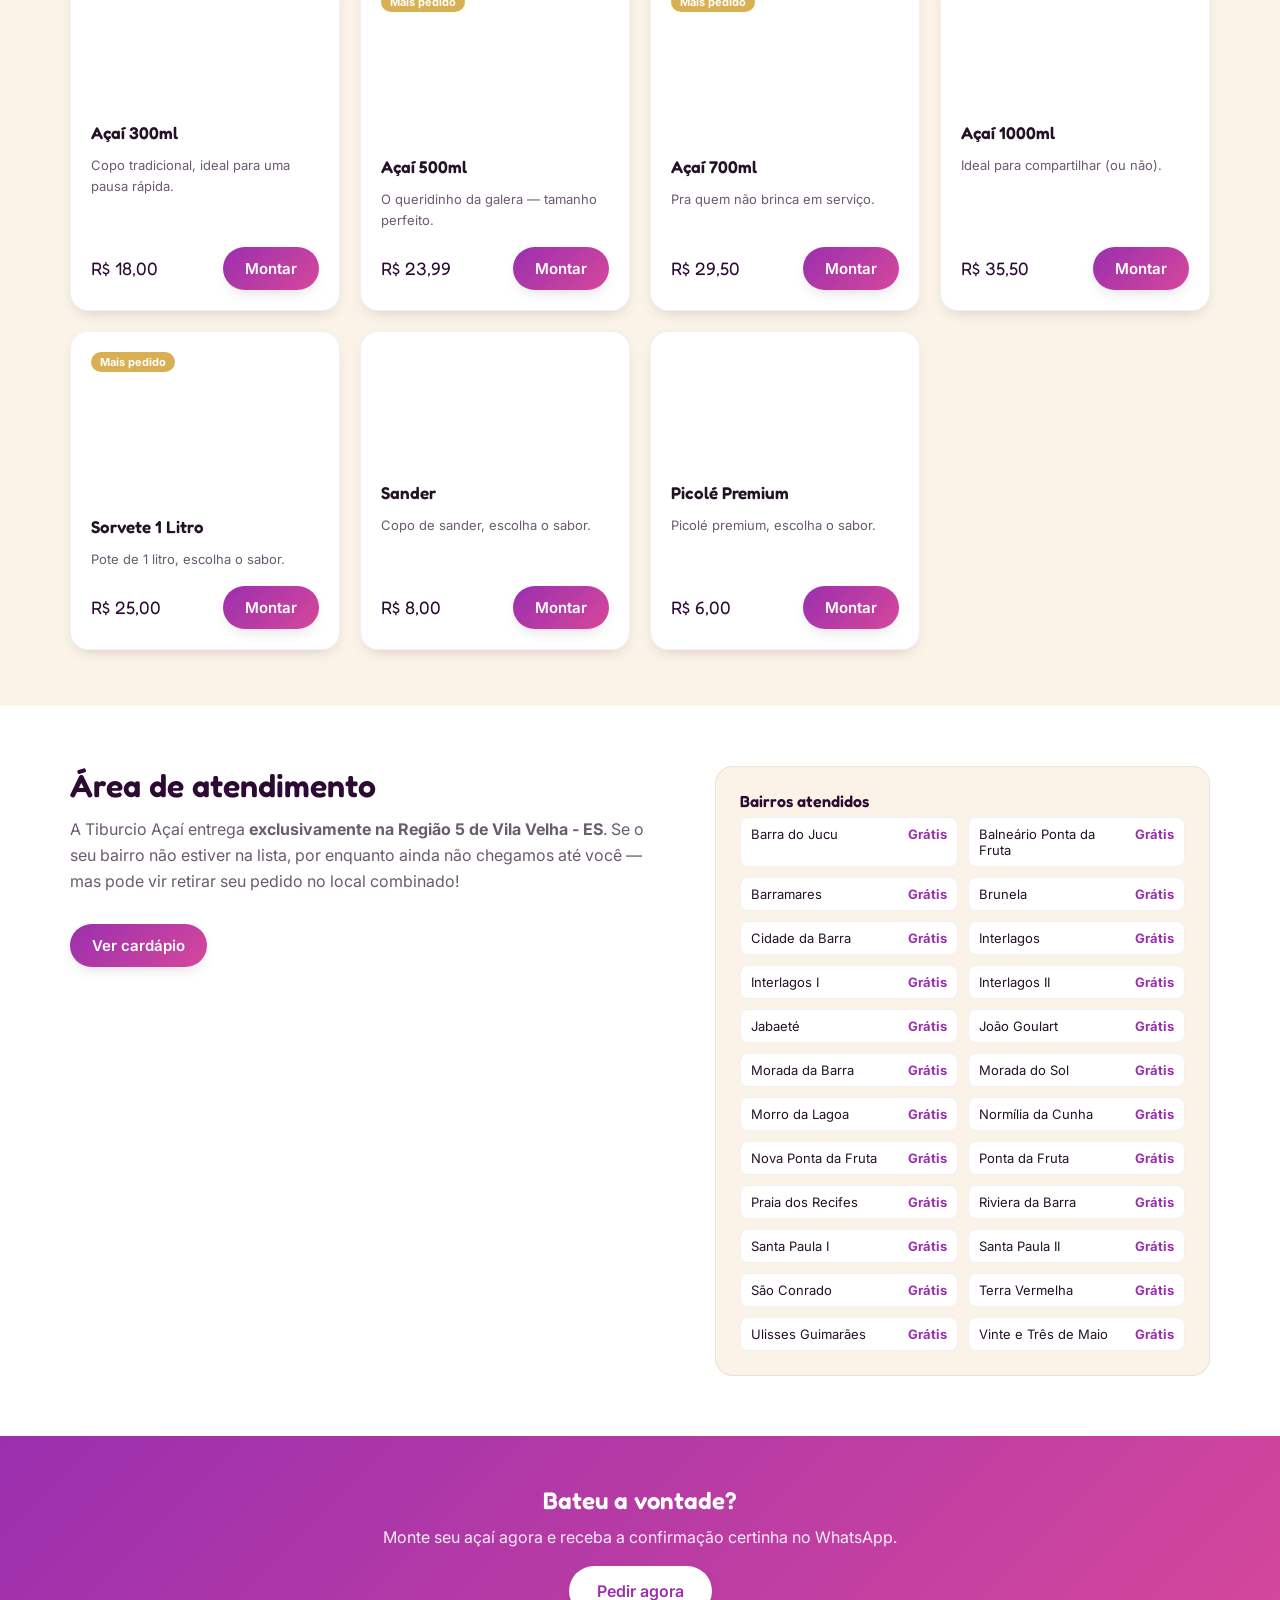
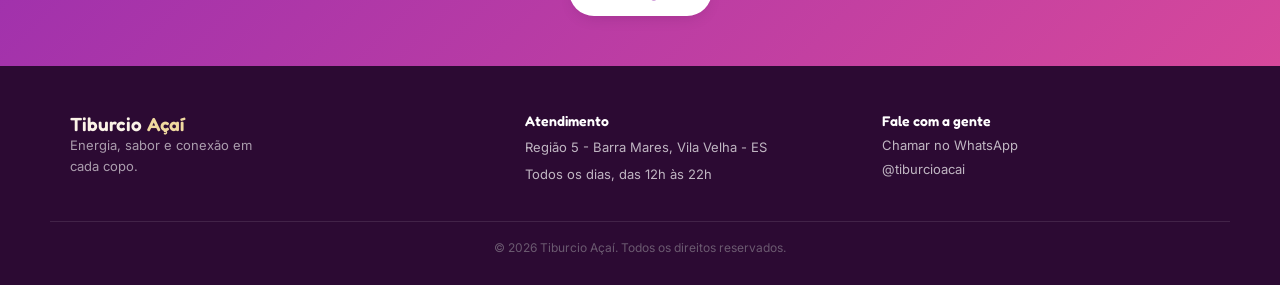
==== commit e8b1c216: "Change hero image format from JPG to PNG" ====
--- a/index.html
+++ b/index.html
@@ -62,7 +62,7 @@
       </div>
     </div>
     <div class="hero-visual" aria-hidden="true">
-      <div class="hero-foto" style="background-image:url('assets/hero-acai.jpg')"></div>
+      <div class="hero-foto" style="background-image:url('assets/hero-acai.png')"></div>
     </div>
   </div>
 </section>
--- a/css/style.css
+++ b/css/style.css
@@ -138,16 +138,13 @@
 .hero-stats span{ font-size:12px; color: rgba(255,255,255,.65); }
 
 .hero-visual{ display:flex; justify-content:center; }
-.acai-bowl{ position:relative; width: 260px; height: 260px; }
-.bowl-cream{
-  position:absolute; inset:0; border-radius:50%;
+.hero-foto{
+  width: 300px; height: 300px; border-radius:50%;
   background: radial-gradient(circle at 35% 30%, var(--dourado-claro), var(--roxo-vivo) 60%, var(--roxo-escuro) 100%);
+  background-size: cover; background-position: center;
   border: 6px solid rgba(255,255,255,.15);
   box-shadow: var(--sombra);
 }
-.bowl-berry{ position:absolute; width:46px; height:40px; border-radius:50%; background: var(--roxo-escuro); border:2px solid var(--rosa); }
-.b1{ top:14%; left:30%; } .b2{ top:8%; left:48%; } .b3{ top:16%; left:60%; }
-.bowl-leaf{ position:absolute; top:-6%; left:44%; width:34px; height:60px; background: #4c8a3f; border-radius: 0 100% 0 100%; transform: rotate(20deg); }
 
 /* ============================================================
    COMO FUNCIONA
@@ -313,24 +310,27 @@
 .grupo-titulo:first-child{ margin-top:0; }
 .grupo-titulo.brinde-titulo{ color: #a3760f; border-bottom-color: #F0D9A0; }
 
-.sabores-grid{ display:grid; grid-template-columns: repeat(auto-fill, minmax(150px,1fr)); gap:12px; margin-bottom: 16px; }
+.sabores-grid{ display:grid; grid-template-columns: repeat(auto-fill, minmax(160px,1fr)); gap:12px; margin-bottom: 16px; }
 .sabor-item{
-  position: relative;
+  display:flex; align-items:center; gap:10px;
   border: none; background: var(--creme); color: var(--texto);
-  padding: 14px 14px 14px 42px; border-radius:14px; font-size:13.5px; font-weight:700; text-align:left;
+  padding: 8px 14px 8px 8px; border-radius:14px; font-size:13.5px; font-weight:700; text-align:left;
   box-shadow: 0 3px 10px -4px rgba(44,10,51,.18);
   transition: transform .15s ease, box-shadow .15s ease, background .15s ease, color .15s ease;
 }
-.sabor-item::before{
-  content: "🍨"; position:absolute; left:14px; top:50%; transform: translateY(-50%);
-  font-size: 15px; filter: grayscale(1) opacity(.55);
-}
+.sabor-thumb{
+  flex:none; width:36px; height:36px; border-radius:50%;
+  background: radial-gradient(circle at 30% 30%, var(--dourado-claro), var(--roxo-vivo) 60%, var(--roxo-escuro));
+  background-size: cover; background-position:center;
+  display:flex; align-items:center; justify-content:center; font-size:15px;
+}
+.sabor-thumb-vazio{ filter: grayscale(1) opacity(.6); }
 .sabor-item:hover{ transform: translateY(-2px); box-shadow: 0 8px 16px -6px rgba(44,10,51,.28); }
 .sabor-item.selecionado{
   background: linear-gradient(135deg, var(--roxo-vivo), var(--rosa));
   color:#fff; box-shadow: 0 10px 20px -8px rgba(155,47,174,.55);
 }
-.sabor-item.selecionado::before{ content: "✓"; filter:none; color:#fff; font-size:14px; }
+.sabor-item.selecionado .sabor-thumb{ box-shadow: 0 0 0 2px rgba(255,255,255,.6); }
 
 .qtd-row{ display:flex; align-items:center; justify-content:space-between; margin-bottom: 18px; }
 .qtd-control{ display:flex; align-items:center; gap:14px; }
@@ -437,7 +437,7 @@
   .hero-inner{ grid-template-columns: 1fr; text-align:center; }
   .hero-actions, .hero-stats{ justify-content:center; }
   .hero-visual{ order:-1; }
-  .acai-bowl{ width:200px; height:200px; }
+  .hero-foto{ width:200px; height:200px; }
   .steps-row{ grid-template-columns: 1fr 1fr; }
   .area-inner{ grid-template-columns: 1fr; }
   .footer-inner{ grid-template-columns: 1fr; }
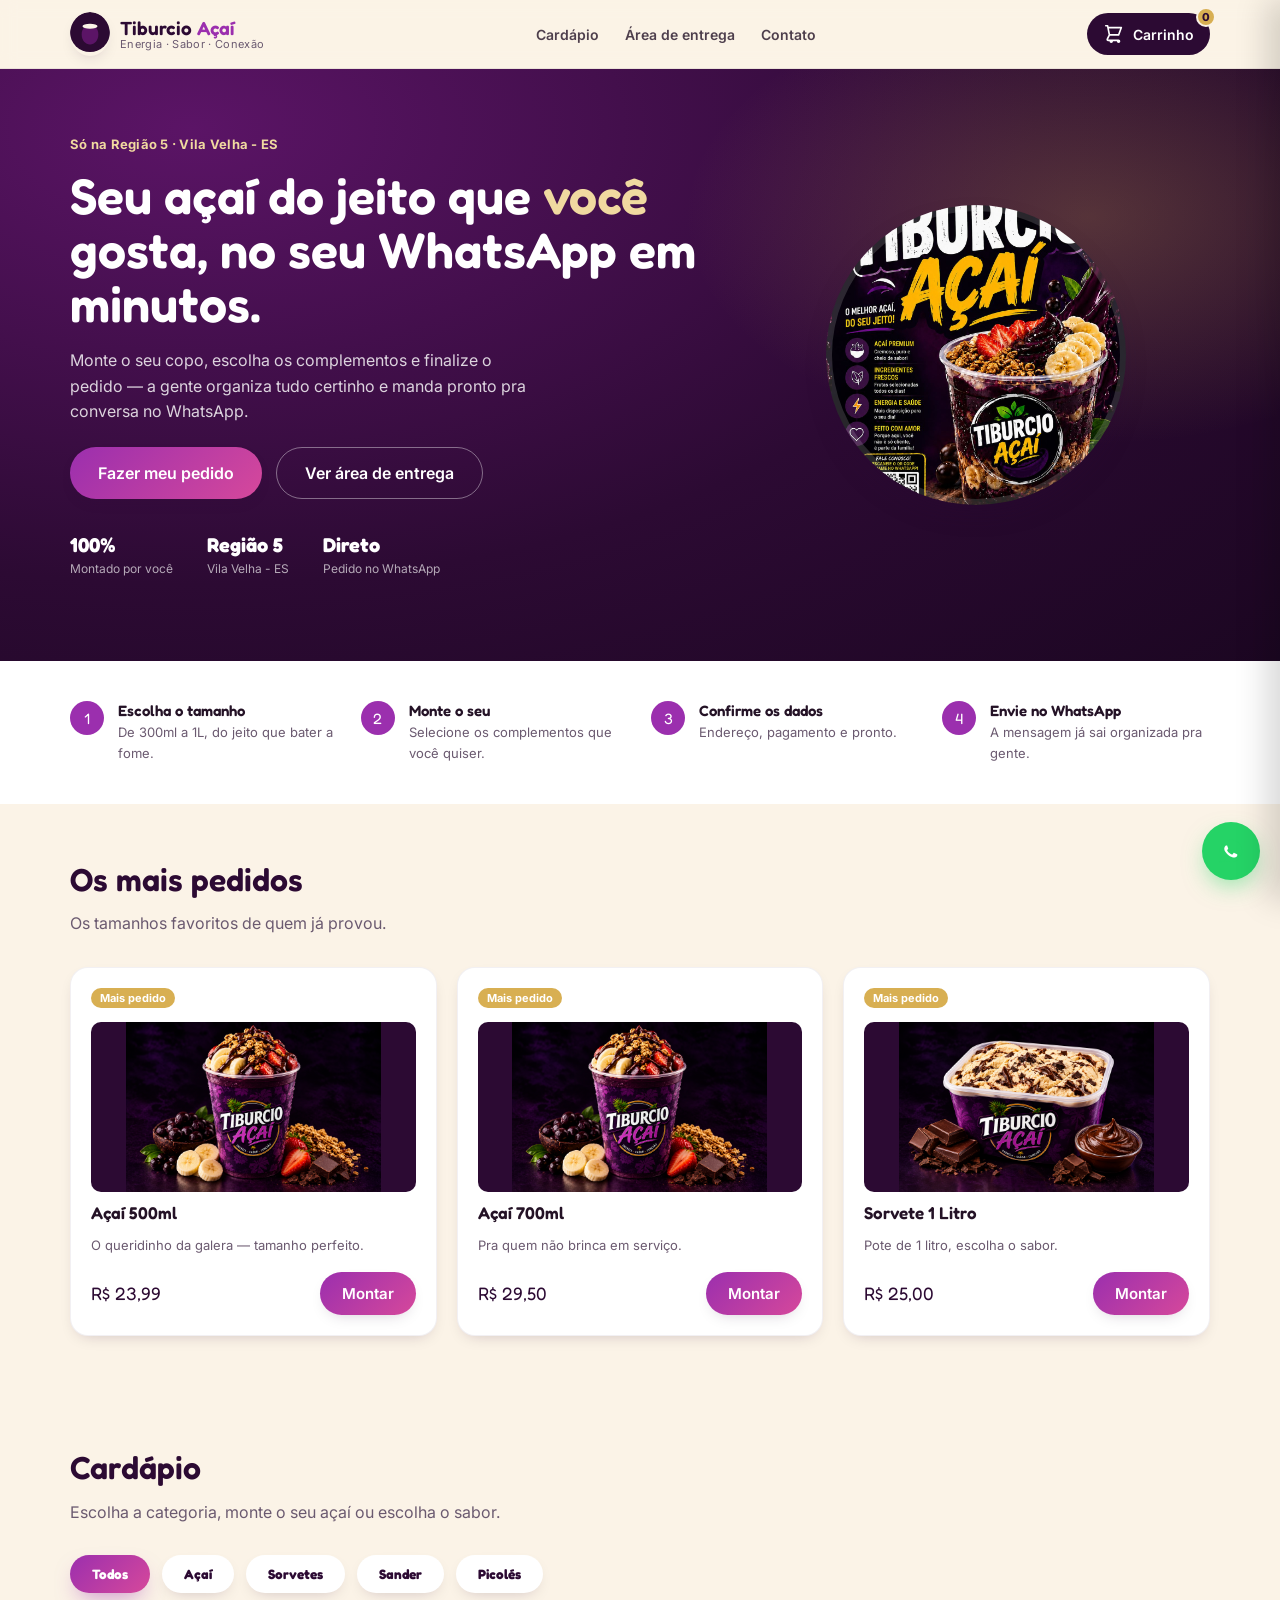
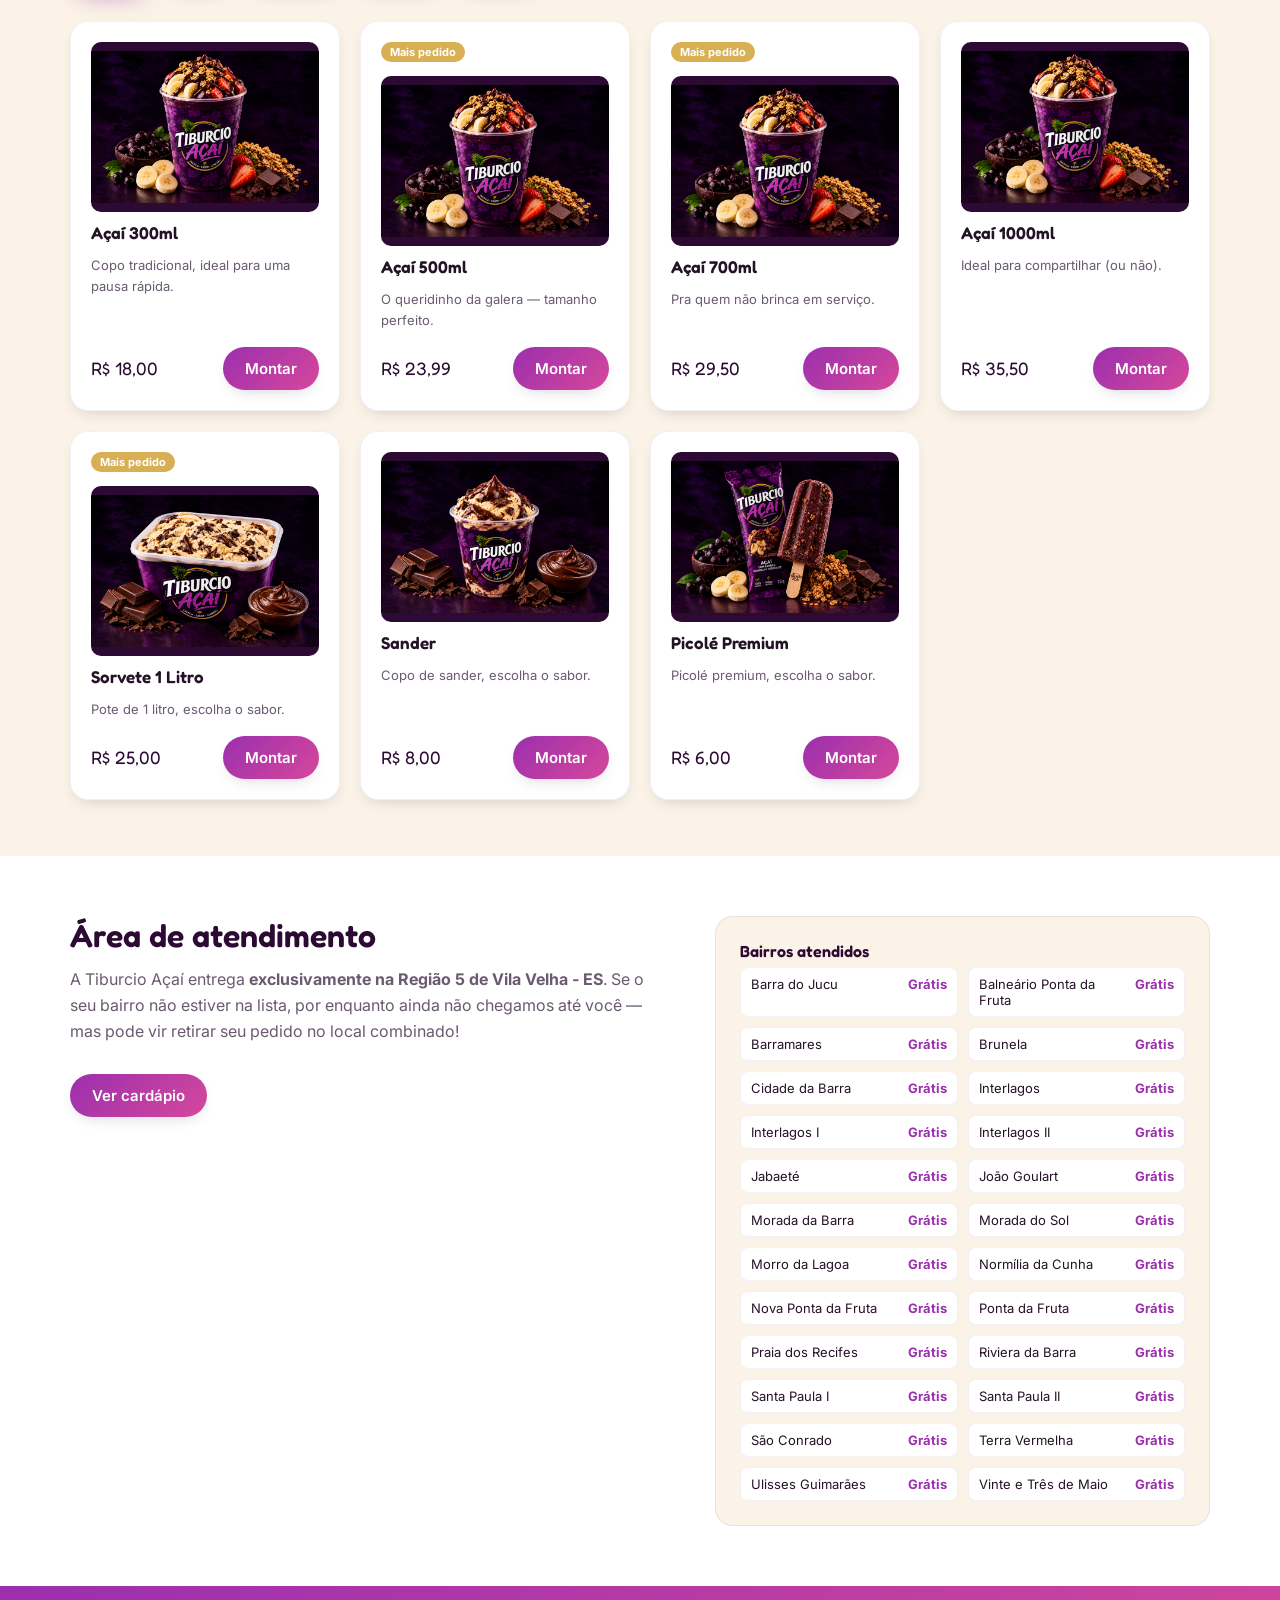
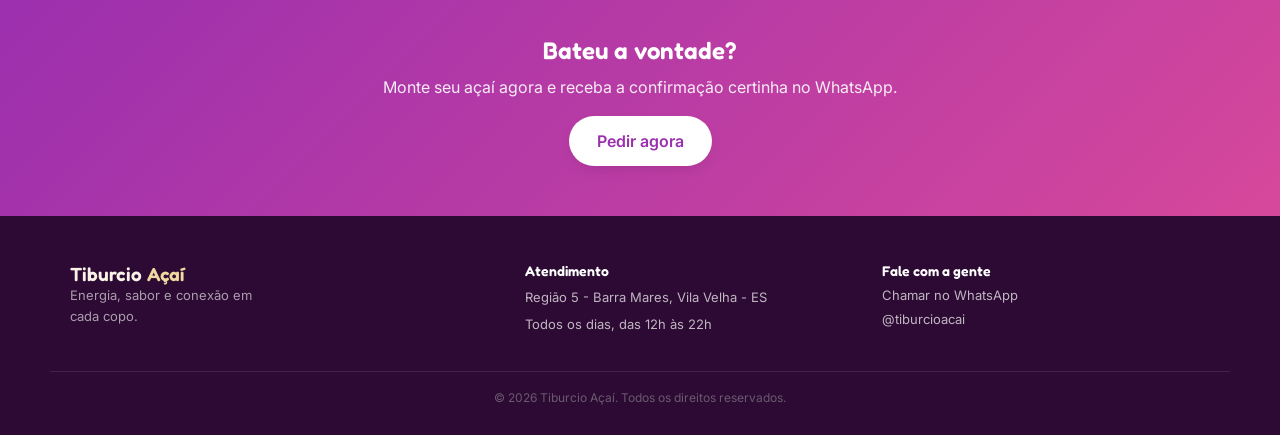
==== commit efaa3b57: "Update index.html" ====
--- a/index.html
+++ b/index.html
@@ -43,6 +43,9 @@
   </div>
 </header>
 
+<!-- ===================== BANNER DE PROMOÇÃO ===================== -->
+<div id="bannerPromocao" class="banner-promocao" hidden></div>
+
 <!-- ===================== HERO ===================== -->
 <section class="hero">
   <div class="hero-glow" aria-hidden="true"></div>
@@ -62,7 +65,7 @@
       </div>
     </div>
     <div class="hero-visual" aria-hidden="true">
-      <div class="hero-foto" style="background-image:url('assets/hero-acai.png')"></div>
+      <div class="hero-foto" style="background-image:url('hero-acai.png')"></div>
     </div>
   </div>
 </section>
@@ -83,6 +86,15 @@
     <h2>Os mais pedidos</h2>
     <p class="section-sub">Os tamanhos favoritos de quem já provou.</p>
     <div class="destaque-grid" id="destaqueGrid"></div>
+  </div>
+</section>
+
+<!-- ===================== COMBOS / PROMOÇÕES ===================== -->
+<section class="combos" id="combosSection" hidden>
+  <div class="wrap">
+    <h2>Promoções especiais</h2>
+    <p class="section-sub">Peça mencionando o combo pelo WhatsApp na hora de fechar o pedido.</p>
+    <div class="combos-grid" id="combosGrid"></div>
   </div>
 </section>
 
@@ -191,6 +203,7 @@
 
   <div class="drawer-footer">
     <div class="linha-valor"><span>Subtotal</span><strong id="carrinhoSubtotal">R$ 0,00</strong></div>
+    <div class="linha-valor" id="linhaDescontoCarrinho" hidden><span>Desconto</span><strong id="carrinhoDesconto">- R$ 0,00</strong></div>
     <div class="linha-valor"><span>Taxa de entrega</span><strong id="carrinhoTaxa">—</strong></div>
     <div class="linha-valor total"><span>Total</span><strong id="carrinhoTotal">R$ 0,00</strong></div>
     <button class="btn btn-primary btn-block" id="btnIrCheckout" disabled>Continuar para os dados</button>
@@ -273,6 +286,7 @@
         <h4>Resumo do pedido</h4>
         <div id="resumoItens"></div>
         <div class="linha-valor"><span>Subtotal</span><strong id="resumoSubtotal">R$ 0,00</strong></div>
+        <div class="linha-valor" id="linhaDescontoResumo" hidden><span>Desconto</span><strong id="resumoDesconto">- R$ 0,00</strong></div>
         <div class="linha-valor"><span>Taxa de entrega</span><strong id="resumoTaxa">R$ 0,00</strong></div>
         <div class="linha-valor total"><span>Total</span><strong id="resumoTotal">R$ 0,00</strong></div>
       </div>
@@ -290,5 +304,33 @@
 
 <script src="js/config.js"></script>
 <script src="js/app.js"></script>
+
+<!-- Netlify Identity: processa convites/confirmação de senha do painel de promoções -->
+<script src="https://identity.netlify.com/v1/netlify-identity-widget.js"></script>
+<script>
+  if (window.netlifyIdentity) {
+    window.netlifyIdentity.on("init", (user) => {
+      if (!user) {
+        window.netlifyIdentity.on("login", () => {
+          document.location.href = "/admin.html";
+        });
+      }
+    });
+  }
+</script>
+<!-- Netlify Identity: reconhece links de convite/recuperação de senha
+     e redireciona para o painel de promoções (admin.html) -->
+<script src="https://identity.netlify.com/v1/netlify-identity-widget.js"></script>
+<script>
+  if (window.netlifyIdentity) {
+    window.netlifyIdentity.on("init", (user) => {
+      if (!user) {
+        window.netlifyIdentity.on("login", () => {
+          document.location.href = "/admin.html";
+        });
+      }
+    });
+  }
+</script>
 </body>
 </html>
--- a/css/style.css
+++ b/css/style.css
@@ -176,9 +176,10 @@
 }
 .produto-card:hover{ transform: translateY(-4px); box-shadow: var(--sombra); }
 .produto-thumb{
-  height: 120px; border-radius: var(--raio-pequeno);
+  height: 170px; border-radius: var(--raio-pequeno);
   background: radial-gradient(circle at 30% 30%, var(--dourado-claro), var(--roxo-vivo) 55%, var(--roxo-escuro));
-  background-size: cover; background-position: center;
+  background-size: contain; background-position: center; background-repeat: no-repeat;
+  background-color: var(--roxo-escuro);
 }
 .produto-card h3{ font-size:17px; margin-bottom:2px; }
 .produto-card p{ font-size:13px; margin-bottom:6px; }
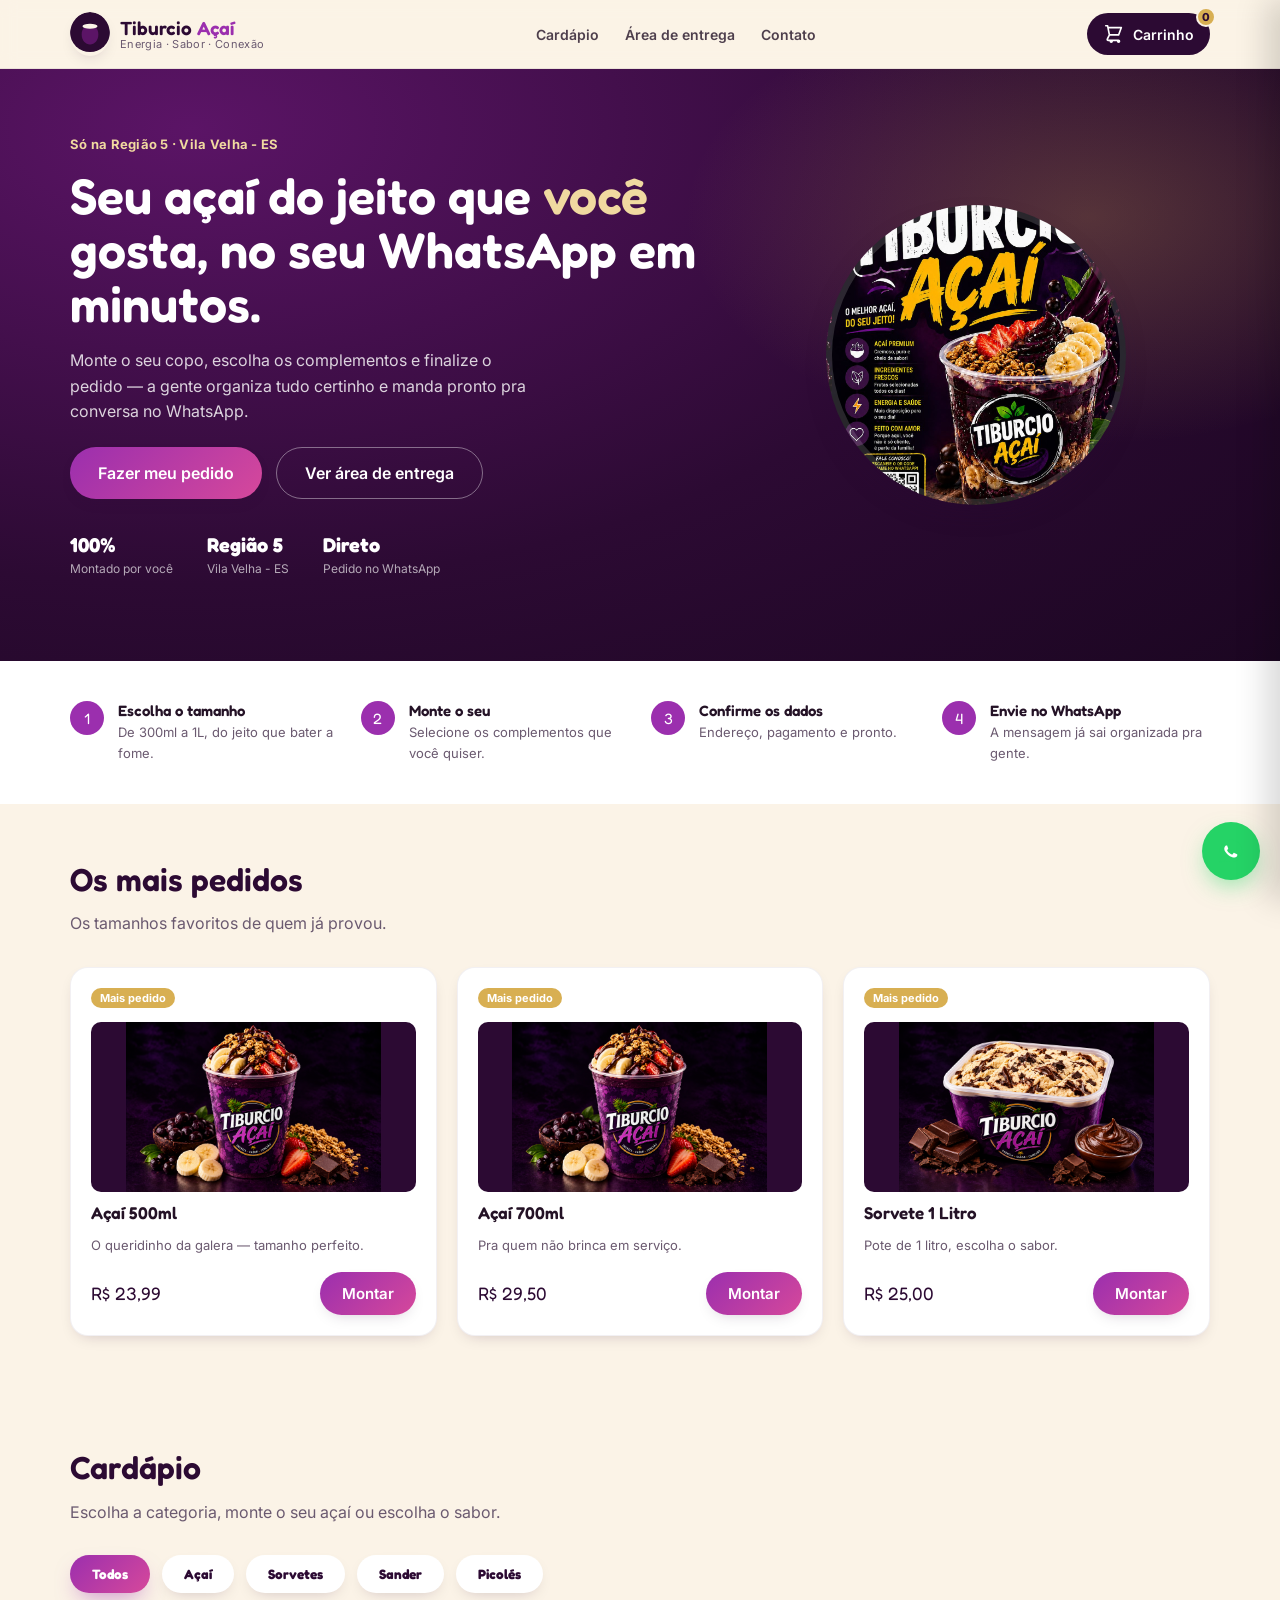
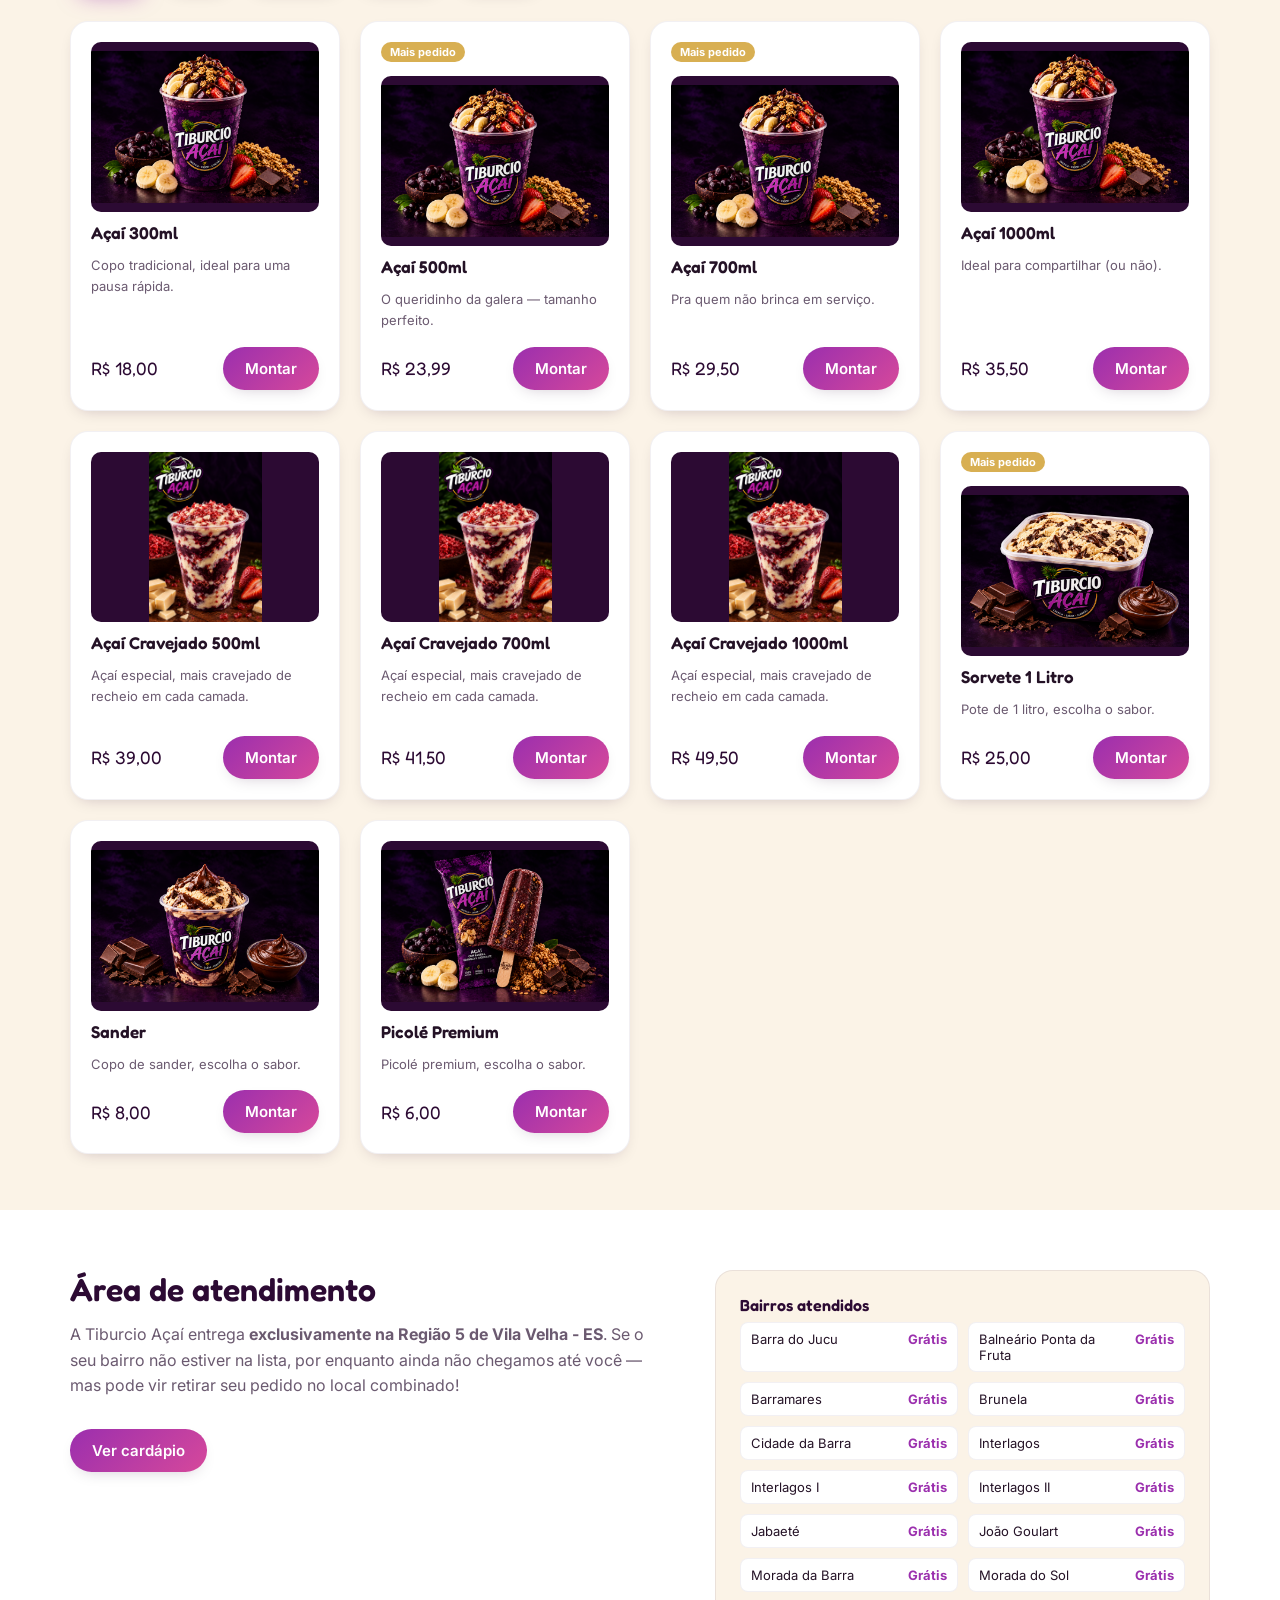
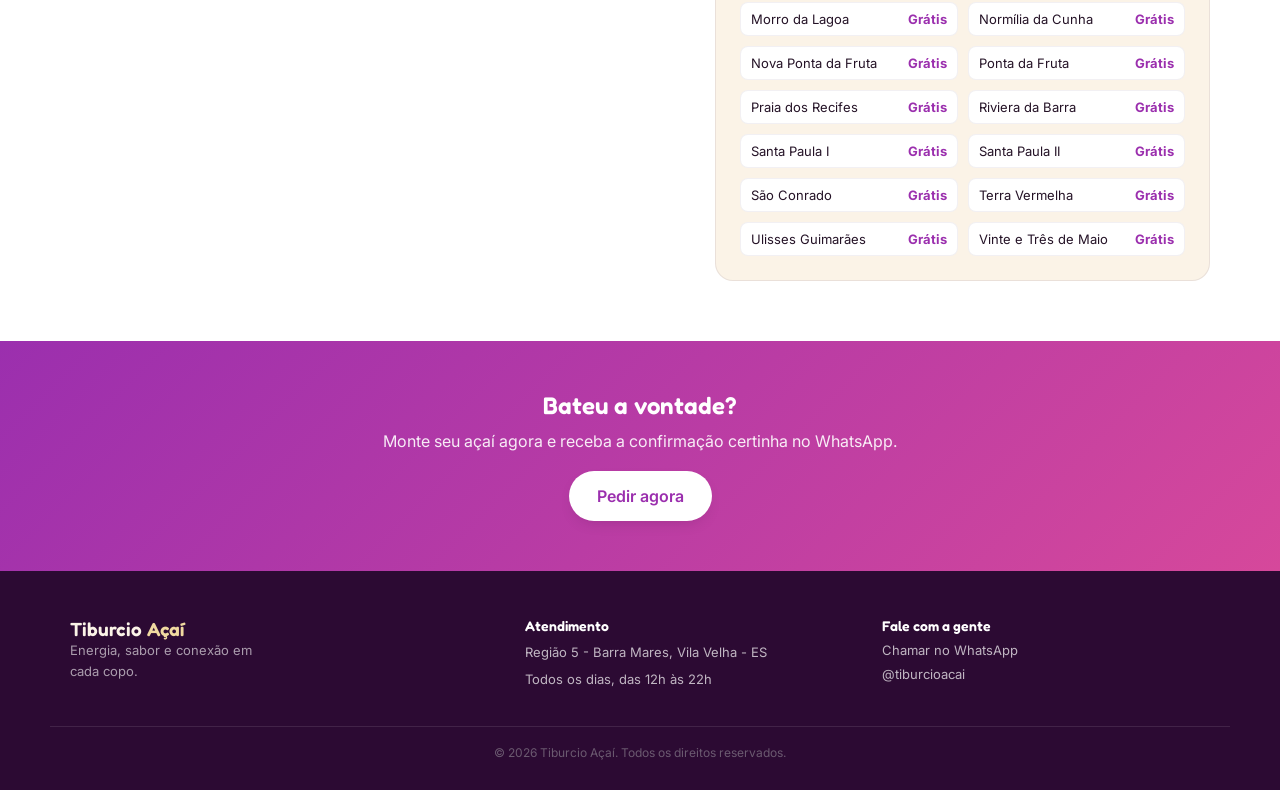
==== commit 8ecc420a: "Add coupon input section to index.html" ====
--- a/index.html
+++ b/index.html
@@ -282,9 +282,20 @@
         <input type="text" id="campoTroco" inputmode="decimal" placeholder="Ex: R$ 50,00" />
       </label>
 
+      <div class="bloco-cupom" id="blocoCupom">
+        <label class="campo" for="campoCupom"><span>Tem um cupom?</span></label>
+        <div class="linha-cupom">
+          <input type="text" id="campoCupom" maxlength="24" placeholder="Digite o código" autocomplete="off" autocapitalize="characters" spellcheck="false" />
+          <button type="button" class="btn btn-ghost" id="btnAplicarCupom">Aplicar</button>
+        </div>
+        <p class="msg-cupom" id="msgCupom" hidden></p>
+        <button type="button" class="link-remover-cupom" id="btnRemoverCupom" hidden>Remover cupom</button>
+      </div>
+
       <div class="resumo-pedido">
         <h4>Resumo do pedido</h4>
         <div id="resumoItens"></div>
+        <div id="resumoLinhasPromo"></div>
         <div class="linha-valor"><span>Subtotal</span><strong id="resumoSubtotal">R$ 0,00</strong></div>
         <div class="linha-valor" id="linhaDescontoResumo" hidden><span>Desconto</span><strong id="resumoDesconto">- R$ 0,00</strong></div>
         <div class="linha-valor"><span>Taxa de entrega</span><strong id="resumoTaxa">R$ 0,00</strong></div>
@@ -306,20 +317,6 @@
 <script src="js/app.js"></script>
 
 <!-- Netlify Identity: processa convites/confirmação de senha do painel de promoções -->
-<script src="https://identity.netlify.com/v1/netlify-identity-widget.js"></script>
-<script>
-  if (window.netlifyIdentity) {
-    window.netlifyIdentity.on("init", (user) => {
-      if (!user) {
-        window.netlifyIdentity.on("login", () => {
-          document.location.href = "/admin.html";
-        });
-      }
-    });
-  }
-</script>
-<!-- Netlify Identity: reconhece links de convite/recuperação de senha
-     e redireciona para o painel de promoções (admin.html) -->
 <script src="https://identity.netlify.com/v1/netlify-identity-widget.js"></script>
 <script>
   if (window.netlifyIdentity) {
--- a/css/style.css
+++ b/css/style.css
@@ -26,6 +26,8 @@
 }
 
 *{ box-sizing: border-box; }
+/* o atributo "hidden" precisa esconder de verdade, mesmo em elementos com display:flex/grid */
+[hidden]{ display: none !important; }
 html{ scroll-behavior: smooth; }
 body{
   margin:0;
@@ -167,6 +169,23 @@
 .destaques h2, .cardapio h2, .area-atendimento h2{ font-size: clamp(24px,3vw,32px); color: var(--roxo-escuro); }
 .section-sub{ max-width: 58ch; margin-bottom: 30px; }
 
+/* Banner de promoção */
+.banner-promocao{
+  background: linear-gradient(135deg, var(--dourado), #b5872c);
+  color: var(--roxo-escuro); text-align:center; font-weight:700;
+  padding: 10px 16px; font-size: 14px;
+}
+
+/* Combos / promoções especiais */
+.combos{ padding: 50px 0; background: var(--branco); }
+.combos-grid{ display:grid; grid-template-columns: repeat(auto-fit, minmax(260px,1fr)); gap:20px; }
+.combo-card{
+  background: linear-gradient(135deg, var(--roxo-vivo), var(--rosa)); color:#fff;
+  border-radius: var(--raio); padding: 22px; box-shadow: var(--sombra-leve);
+}
+.combo-card h3{ color:#fff; font-size:18px; margin-bottom:8px; }
+.combo-card p{ color: rgba(255,255,255,.9); margin:0; font-size:13.5px; }
+
 /* Cards de produto (destaque) */
 .destaque-grid{ display:grid; grid-template-columns: repeat(auto-fit, minmax(230px,1fr)); gap:20px; }
 .produto-card{
@@ -308,8 +327,16 @@
   color: var(--roxo-escuro); margin: 20px 0 10px;
   padding-bottom: 6px; border-bottom: 2px solid var(--creme);
 }
+.grupo-limite{ font-size:11.5px; font-weight:400; color: var(--texto-suave); }
 .grupo-titulo:first-child{ margin-top:0; }
 .grupo-titulo.brinde-titulo{ color: #a3760f; border-bottom-color: #F0D9A0; }
+
+.upgrade-promo{
+  background: linear-gradient(135deg, rgba(155,47,174,.1), rgba(214,72,155,.1));
+  border-radius: 12px; padding: 12px 14px; margin: 16px 0;
+}
+.upgrade-check{ display:flex; align-items:center; gap:10px; font-size:13.5px; font-weight:600; color: var(--roxo-escuro); cursor:pointer; }
+.upgrade-check input{ width:18px; height:18px; accent-color: var(--roxo-vivo); flex:none; }
 
 .sabores-grid{ display:grid; grid-template-columns: repeat(auto-fill, minmax(160px,1fr)); gap:12px; margin-bottom: 16px; }
 .sabor-item{
@@ -421,6 +448,10 @@
 .resumo-pedido h4{ font-size:14px; margin-bottom:10px; }
 .resumo-item-linha{ font-size:12.5px; display:flex; justify-content:space-between; margin-bottom:4px; color: var(--texto); }
 .resumo-item-linha small{ display:block; color: var(--texto-suave); font-weight:400; }
+.linha-promo-aplicada{
+  font-size:12px; color: var(--roxo-vivo); font-weight:600; margin: 4px 0 8px;
+  background: rgba(155,47,174,.08); padding:6px 10px; border-radius:8px;
+}
 
 /* ---------- Toast ---------- */
 .toast{
